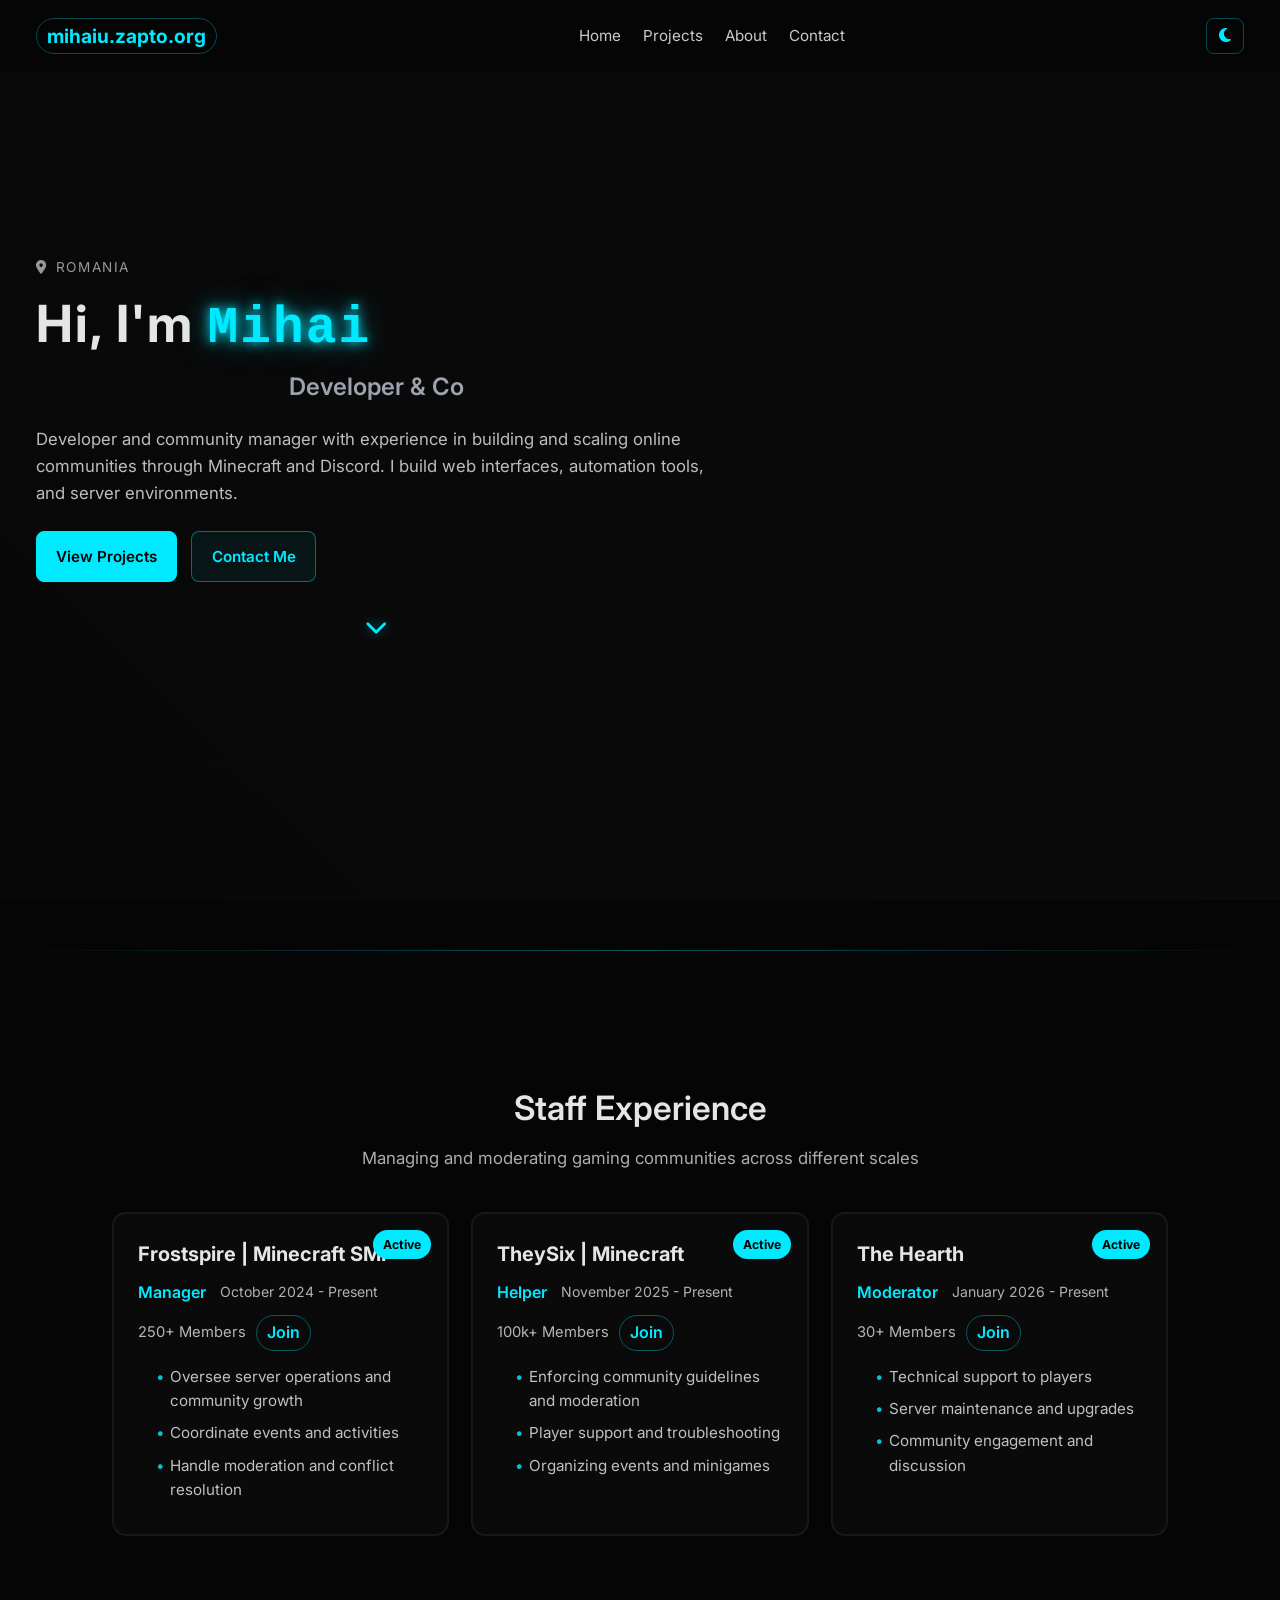
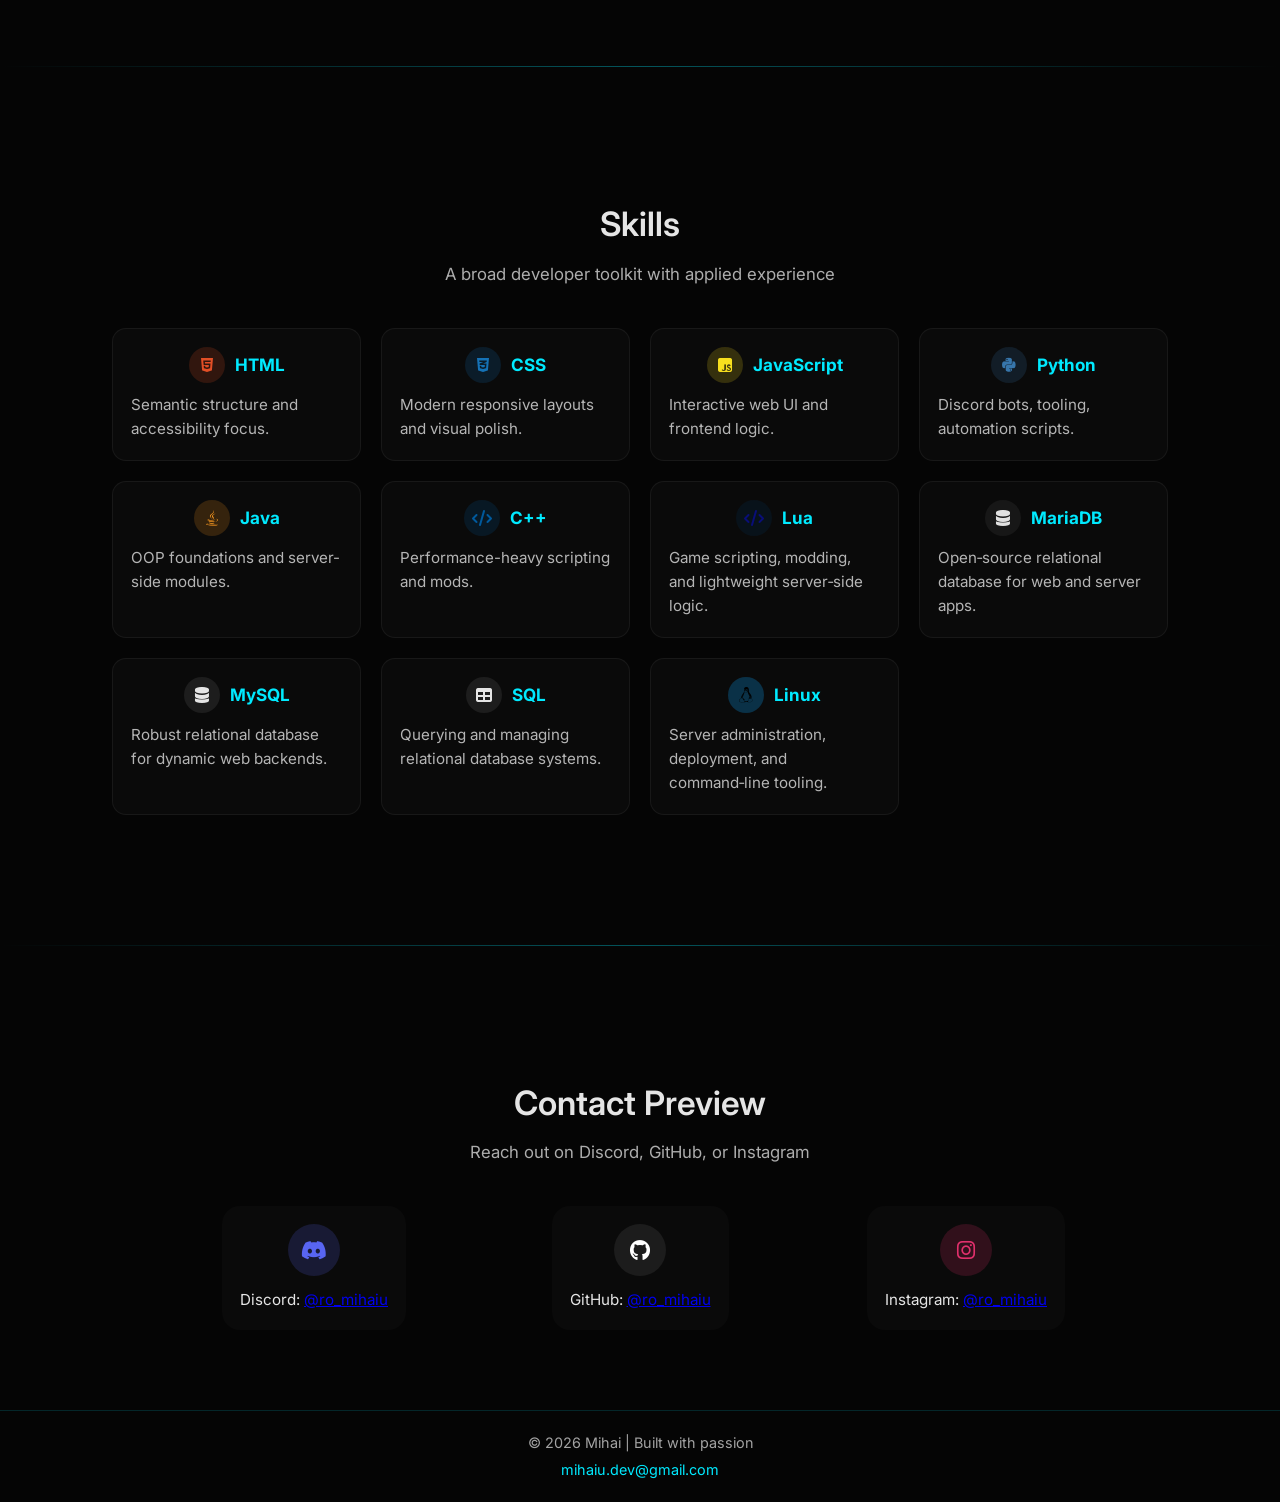
==== index.html @ 410b6f29 "fixing nav links" ====
﻿<!DOCTYPE html>
<html lang="en">
<head>
  <meta charset="UTF-8" />
  <meta name="viewport" content="width=device-width, initial-scale=1.0" />
  <title>Mihai - Home</title>
  <link href="https://fonts.googleapis.com/css2?family=Inter:wght@300;400;600&display=swap" rel="stylesheet" />
  <link rel="stylesheet" href="https://cdnjs.cloudflare.com/ajax/libs/font-awesome/6.5.0/css/all.min.css" />
  <link rel="stylesheet" href="../CSS/style.css" />
</head>
<body>
  <div class="page-transition"></div>

  <nav class="navbar">
    <div class="logo"><a href="index.html">mihaiu.zapto.org</a></div>
    <ul class="nav-links">
      <li><a href="index.html" class="nav-link">Home</a></li>
      <li><a href="/HTML/projects.html" class="nav-link">Projects</a></li>
      <li><a href="/HTML/about.html" class="nav-link">About</a></li>
      <li><a href="index.html#contact-preview" class="nav-link">Contact</a></li>
    </ul>
    <button id="theme-toggle" class="theme-toggle" aria-label="Toggle theme"><i class="fas fa-moon"></i></button>
  </nav>

  <main>
    <section class="hero" id="home">
      <div class="hero-content reveal">
        <p class="location"><i class="fas fa-map-marker-alt"></i> Romania</p>
        <h1>Hi, I'm <span class="hero-name">Mihai</span></h1>
        <h2 class="hero-subtitle"><span class="typing-subtitle"></span></h2>
        <p class="description">Developer and community manager with experience in building and scaling online communities through Minecraft and Discord. I build web interfaces, automation tools, and server environments.</p>

        <div class="cta-buttons">
          <a href="/HTML/projects.html" class="cta-btn primary">View Projects</a>
          <a href="/HTML/index.html#contact-preview" class="cta-btn secondary">Contact Me</a>
        </div>

        <div class="scroll-indicator" aria-hidden="true"><i class="fas fa-chevron-down"></i></div>
      </div>
    </section>

    <div class="section-separator"></div>

    <section id="experience" class="experience">
      <div class="container">
        <h2>Staff Experience</h2>
        <p class="subtitle">Managing and moderating gaming communities across different scales</p>
        <div class="cards-grid">
          <article class="card reveal">
            <div class="badge">Active</div>
            <h3>Frostspire | Minecraft SMP</h3>
            <div class="meta-line"><span class="role">Manager</span><span class="date">October 2024 - Present</span></div>
            <div class="server-line"><span class="members">250+ Members</span><a href="https://discord.gg/WJ4kUcMgbg" target="_blank" rel="noopener noreferrer" class="join-link">Join</a></div>
            <ul>
              <li>Oversee server operations and community growth</li>
              <li>Coordinate events and activities</li>
              <li>Handle moderation and conflict resolution</li>
            </ul>
          </article>
          <article class="card reveal">
            <div class="badge">Active</div>
            <h3>TheySix | Minecraft</h3>
            <div class="meta-line"><span class="role">Helper</span><span class="date">November 2025 - Present</span></div>
            <div class="server-line"><span class="members">100k+ Members</span><a href="https://discord.gg/dnfK7D8mgw" target="_blank" rel="noopener noreferrer" class="join-link">Join</a></div>
            <ul>
              <li>Enforcing community guidelines and moderation</li>
              <li>Player support and troubleshooting</li>
              <li>Organizing events and minigames</li>
            </ul>
          </article>
          <article class="card reveal">
            <div class="badge">Active</div>
            <h3>The Hearth</h3>
            <div class="meta-line"><span class="role">Moderator</span><span class="date">January 2026 - Present</span></div>
            <div class="server-line"><span class="members">30+ Members</span><a href="https://discord.gg/CVQRaxqanW" target="_blank" rel="noopener noreferrer" class="join-link">Join</a></div>
            <ul>
              <li>Technical support to players</li>
              <li>Server maintenance and upgrades</li>
              <li>Community engagement and discussion</li>
            </ul>
          </article>
        </div>
      </div>
    </section>

    <div class="section-separator"></div>

    <section id="skills" class="skills">
      <div class="container">
        <h2>Skills</h2>
        <p class="subtitle">A broad developer toolkit with applied experience</p>
        <div class="skills-grid">
          <article class="skill-item reveal"><div class="skill-header"><span class="skill-icon html"><i class="fab fa-html5"></i></span>
            <h3>HTML</h3></div>
            <p>Semantic structure and accessibility focus.</p></article>
          <article class="skill-item reveal"><div class="skill-header"><span class="skill-icon css"><i class="fab fa-css3-alt"></i></span>
            <h3>CSS</h3></div>
            <p>Modern responsive layouts and visual polish.</p></article>
          <article class="skill-item reveal"><div class="skill-header"><span class="skill-icon js"><i class="fab fa-js-square"></i></span>
            <h3>JavaScript</h3></div>
            <p>Interactive web UI and frontend logic.</p></article>
          <article class="skill-item reveal"><div class="skill-header"><span class="skill-icon python"><i class="fab fa-python"></i></span>
            <h3>Python</h3></div>
            <p>Discord bots, tooling, automation scripts.</p></article>
          <article class="skill-item reveal"><div class="skill-header"><span class="skill-icon java"><i class="fab fa-java"></i></span>
            <h3>Java</h3></div>
            <p>OOP foundations and server-side modules.</p></article>
          <article class="skill-item reveal"><div class="skill-header"><span class="skill-icon cplusplus"><i class="fas fa-code"></i></span>
            <h3>C++</h3></div>
            <p>Performance-heavy scripting and mods.</p></article>
          <article class="skill-item reveal"><div class="skill-header"><span class="skill-icon lua"><i class="fas fa-code"></i></span>
            <h3>Lua</h3></div>
            <p>Game scripting, modding, and lightweight server‑side logic.</p></article>
          <article class="skill-item reveal"><div class="skill-header"><span class="skill-icon mariadb"><i class="fas fa-database"></i></span>
            <h3>MariaDB</h3></div>
            <p>Open‑source relational database for web and server apps.</p></article>
          <article class="skill-item reveal"><div class="skill-header"><span class="skill-icon mysql"><i class="fas fa-database"></i></span>
            <h3>MySQL</h3></div>
            <p>Robust relational database for dynamic web backends.</p></article>
          <article class="skill-item reveal"><div class="skill-header"><span class="skill-icon sql"><i class="fas fa-table"></i></span>
            <h3>SQL</h3></div>
            <p>Querying and managing relational database systems.</p></article>
          <article class="skill-item reveal"><div class="skill-header"><span class="skill-icon linux"><i class="fab fa-linux"></i></span>
            <h3>Linux</h3></div>
            <p>Server administration, deployment, and command‑line tooling.</p></article>
        </div>
      </div>
    </section>

    <div class="section-separator"></div>

    <section id="contact-preview" class="contact preview">
      <div class="container">
        <h2>Contact Preview</h2>
        <p class="subtitle">Reach out on Discord, GitHub, or Instagram</p>
        <div class="contact-grid">
          <article class="contact-item reveal"><div class="contact-icon discord"><i class="fab fa-discord"></i></div><p>Discord: <a href="https://discord.com/users/1027052856697684099" target="_blank" rel="noopener noreferrer">@ro_mihaiu</a></p></article>
          <article class="contact-item reveal"><div class="contact-icon github"><i class="fab fa-github"></i></div><p>GitHub: <a href="https://github.com/ro-mihaiu" target="_blank" rel="noopener noreferrer">@ro_mihaiu</a></p></article>
          <article class="contact-item reveal"><div class="contact-icon instagram"><i class="fab fa-instagram"></i></div><p>Instagram: <a href="https://instagram.com/ro_mihaiu" target="_blank" rel="noopener noreferrer">@ro_mihaiu</a></p></article>
        </div>
      </div>
    </section>
  </main>

  <footer class="footer">
    <div class="container">
      <p>&copy; 2026 Mihai | Built with passion</p>
      <p><a href="mailto:mihaiu.dev@gmail.com">mihaiu.dev@gmail.com</a></p>
    </div>
  </footer>

  <script src="../JS/script.js"></script>
</body>
</html>
---- CSS/style.css ----
﻿/* Reset */
* {
    margin: 0;
    padding: 0;
    box-sizing: border-box;
}

body {
    background: var(--bg);
    color: var(--text);
    font-family: 'Inter', sans-serif;
    line-height: 1.6;
    scroll-behavior: smooth;
    transition: background 0.3s ease, color 0.3s ease;
}

:root {
    --bg: #050505;
    --bg-rgb: 5, 5, 5;
    --text: #e5e5e5;
    --surface: #0a0a0a;
    --accent: #00eaff;
    --muted: #d1d5db;
}

.light-mode {
    --bg: #f5f5f5;
    --bg-rgb: 245, 245, 245;
    --text: #1a1a1a;
    --surface: #ffffff;
    --accent: #007acc;
    --muted: #666666;
}

.navbar {
    display: flex;
    justify-content: space-between;
    align-items: center;
    padding: 18px 36px;
    position: fixed;
    top: 0;
    left: 0;
    right: 0;
    background: rgba(var(--bg-rgb), 0.75);
    -webkit-backdrop-filter: blur(16px);
    backdrop-filter: blur(16px);
    z-index: 1000;
    transition: background 0.3s ease, backdrop-filter 0.3s ease;
}

.navbar.scrolled {
    background: rgba(var(--bg-rgb), 0.85);
    -webkit-backdrop-filter: blur(18px);
    backdrop-filter: blur(18px);
}

.logo a {
    color: var(--accent);
    font-size: 1.2rem;
    font-weight: 700;
    text-decoration: none;
    border: 1px solid rgba(0, 234, 255, 0.3);
    padding: 5px 10px;
    border-radius: 999px;
    transition: all .25s ease;
}

.logo a:hover {
    background: rgba(0, 234, 255, 0.12);
    box-shadow: 0 0 14px rgba(0, 234, 255, .25);
}

.nav-links {
    list-style: none;
    display: flex;
    gap: 22px;
}

.nav-links a {
    color: var(--text);
    text-decoration: none;
    font-size: 0.95rem;
    position: relative;
    opacity: .88;
    transition: opacity .25s ease, color .25s ease;
}

.nav-links a::after {
    content: '';
    position: absolute;
    left: 0;
    bottom: -4px;
    width: 0;
    height: 2px;
    background: var(--accent);
    border-radius: 2px;
    transition: width .25s ease;
}

.nav-links a:hover {
    opacity: 1;
    color: var(--accent);
}

.nav-links a:hover::after {
    width: 100%;
}

.nav-links a.active {
    color: var(--accent);
    opacity: 1;
}

.nav-links a.active::after {
    width: 100%;
}

.theme-toggle {
    background: none;
    border: 1px solid rgba(0, 234, 255, 0.3);
    color: var(--accent);
    padding: 8px 12px;
    border-radius: 8px;
    cursor: pointer;
    transition: all .25s ease;
    font-size: 1rem;
}

.theme-toggle:hover {
    background: rgba(0, 234, 255, 0.12);
    box-shadow: 0 0 10px rgba(0, 234, 255, 0.25);
}

.main {
    padding-top: 90px;
}

.hero {
    min-height: 100vh;
    display: flex;
    align-items: center;
    position: relative;
    padding: 0 36px;
    overflow: hidden;
    background: linear-gradient(45deg, var(--bg), var(--surface), var(--bg));
    background-size: 300% 300%;
    animation: gradientShift 12s ease infinite;
}

@keyframes gradientShift {
    0% {
        background-position: 0% 50%;
    }

    50% {
        background-position: 100% 50%;
    }

    100% {
        background-position: 0% 50%;
    }
}

.hero-content {
    max-width: 720px;
}

.location {
    font-size: .85rem;
    opacity: .65;
    text-transform: uppercase;
    letter-spacing: .12em;
    margin-bottom: 16px;
    display: flex;
    align-items: center;
    gap: 8px;
}

.hero h1 {
    font-size: 3.2rem;
    line-height: 1.1;
    margin-bottom: 12px;
    letter-spacing: .04em;
}

.hero-name {
    color: var(--accent);
    font-family: 'Courier New', monospace;
    text-shadow: 0 0 12px var(--accent), 0 0 30px rgba(0, 234, 255, .5);
}

.hero-subtitle {
    font-size: 1.5rem;
    color: #9ca3af;
    margin-bottom: 20px;
    min-height: 36px;
}

.description {
    font-size: 1.05rem;
    opacity: .82;
    max-width: 680px;
    margin-bottom: 24px;
}

.cta-buttons {
    display: flex;
    flex-wrap: wrap;
    gap: 14px;
    margin-top: 16px;
}

.cta-btn {
    border-radius: 8px;
    padding: .78rem 1.2rem;
    font-weight: 600;
    font-size: .95rem;
    text-decoration: none;
    transition: all .3s ease;
}

.cta-btn.primary {
    background: var(--accent);
    color: #050505;
    border: 1px solid var(--accent);
}

.cta-btn.primary:hover {
    background: transparent;
    color: var(--accent);
    box-shadow: 0 0 16px rgba(0, 234, 255, .4);
}

.cta-btn.secondary {
    background: rgba(0, 234, 255, .06);
    color: var(--accent);
    border: 1px solid rgba(0, 234, 255, .4);
}

.cta-btn.secondary:hover {
    background: rgba(0, 234, 255, .12);
    box-shadow: 0 0 16px rgba(0, 234, 255, .3);
}

.scroll-indicator {
    margin-top: 34px;
    animation: bounce 2s infinite;
    text-align: center;
}

.scroll-indicator i {
    font-size: 1.4rem;
    color: var(--accent);
    text-shadow: 0 0 12px rgba(0, 234, 255, .5);
}

.section-separator {
    height: 1px;
    background: linear-gradient(90deg, transparent, rgba(0, 234, 255, .35), transparent);
    margin: 50px 0;
}

@keyframes bounce {

    0%,
    20%,
    50%,
    80%,
    100% {
        transform: translateY(0)
    }

    40% {
        transform: translateY(-10px)
    }

    60% {
        transform: translateY(-5px)
    }
}

.section-separator {
    height: 1px;
    background: linear-gradient(90deg, transparent, rgba(0, 234, 255, .35), transparent);
    margin: 50px 0;
}

section {
    padding: 80px 0;
}

.container {
    max-width: 1120px;
    margin: 0 auto;
    padding: 0 32px;
}

h2 {
    font-size: 2.1rem;
    font-weight: 600;
    margin-bottom: 10px;
    text-align: center;
}

.subtitle {
    font-size: 1.05rem;
    opacity: .75;
    text-align: center;
    margin-bottom: 40px;
}

.cards-grid {
    display: grid;
    grid-template-columns: repeat(auto-fit, minmax(260px, 1fr));
    gap: 22px;
}

.card {
    background: var(--surface);
    border: 2px solid rgba(26, 26, 26, .9);
    border-radius: 14px;
    padding: 24px;
    position: relative;
    overflow: hidden;
    transition: transform .3s ease, box-shadow .3s ease, border-color .3s ease;
    opacity: 0;
    transform: translateY(30px);
}

.card.visible,
.card.reveal.visible {
    opacity: 1;
    transform: translateY(0);
}

.card:hover {
    transform: translateY(-6px);
    box-shadow: 0 0 22px rgba(0, 234, 255, .23);
    border-color: rgba(0, 234, 255, .58);
}

.badge {
    position: absolute;
    top: 16px;
    right: 16px;
    padding: 5px 10px;
    border-radius: 999px;
    font-size: .77rem;
    font-weight: 700;
    background: var(--accent);
    color: #050505;
}

.card h3 {
    font-size: 1.25rem;
    margin-bottom: 10px;
}

.meta-line {
    display: flex;
    gap: 14px;
    flex-wrap: wrap;
    align-items: center;
    margin-bottom: 10px;
}

.meta-line .role {
    color: var(--accent);
    font-weight: 600;
}

.meta-line .date {
    font-size: .88rem;
    color: var(--muted);
    opacity: .82;
}

.server-line {
    display: flex;
    align-items: center;
    gap: 10px;
    flex-wrap: wrap;
    margin-bottom: 12px;
}

.server-line span {
    font-size: .92rem;
    color: var(--muted);
    opacity: .85;
}

.join-link {
    display: inline-block;
    color: var(--accent);
    font-weight: 600;
    text-decoration: none;
    border: 1px solid rgba(0, 234, 255, .35);
    padding: 4px 10px;
    border-radius: 999px;
    transition: all .3s ease;
}

.join-link:hover {
    background: rgba(0, 234, 255, .1);
    box-shadow: 0 0 12px rgba(0, 234, 255, .45);
    border-color: var(--accent);
}

.card ul {
    list-style: none;
    margin-top: 14px;
    padding-left: 18px;
}

.card li {
    font-size: .95rem;
    opacity: .83;
    margin-bottom: 8px;
    position: relative;
    padding-left: 14px;
}

.card li::before {
    content: '•';
    position: absolute;
    left: 0;
    color: var(--accent);
}

.skills-grid {
    display: grid;
    grid-template-columns: repeat(auto-fit, minmax(230px, 1fr));
    gap: 20px;
}

.skill-item {
    background: var(--surface);
    border: 1px solid rgba(26, 26, 26, .9);
    border-radius: 14px;
    padding: 18px;
    transition: transform .3s ease, box-shadow .3s ease, border-color .3s ease;
    opacity: 0;
    transform: translateY(30px);
}

.skill-item:hover {
    transform: translateY(-4px);
    box-shadow: 0 0 20px rgba(0, 234, 255, .2);
    border-color: rgba(0, 234, 255, .55);
}

.skill-header {
    display: flex;
    align-items: center;
    gap: 10px;
    margin-bottom: 10px;
    justify-content: center;
}

.skill-header h3 {
    margin: 0;
    color: var(--accent);
    font-size: 1.07rem;
}

.skill-item p {
    font-size: .95rem;
    opacity: .78;
    margin: 0;
}

.skill-icon {
    width: 36px;
    height: 36px;
    display: flex;
    align-items: center;
    justify-content: center;
    border-radius: 50%;
    font-size: 1rem;
    background: rgba(255, 255, 255, .08);
}

.skill-icon:hover {
    box-shadow: 0 0 10px rgba(0, 234, 255, .42);
}

.skill-icon.python {
    color: #3776AB;
    background: rgba(55, 118, 171, .18);
}

.skill-icon.js {
    color: #F7DF1E;
    background: rgba(247, 223, 30, .18);
}

.skill-icon.html {
    color: #E34F26;
    background: rgba(227, 79, 38, .18);
}

.skill-icon.css {
    color: #1572B6;
    background: rgba(21, 114, 182, .18);
}

.skill-icon.java {
    color: #f89820;
    background: rgba(248, 152, 32, .18);
}

.skill-icon.cplusplus {
    color: #00599C;
    background: rgba(0, 89, 156, .18);
}

.skill-icon.lua {
    color: #090e78;
    background: rgba(4, 59, 101, 0.18);
}

.skill-icon.mariadb {
    color: #e0e0e0;
    background: rgba(87, 87, 87, 0.18);
}

.skill-icon.linux {
    color: #000000;
    background: rgba(11, 157, 235, 0.271);
}

.contact-grid {
    display: grid;
    grid-template-columns: repeat(auto-fit, minmax(210px, 1fr));
    gap: 18px;
    max-width: 960px;
    margin: 0 auto;
    justify-items: center;
}

.contact-item {
    background: var(--surface);
    border-radius: 18px;
    padding: 18px;
    text-align: center;
    transition: transform .25s ease, box-shadow .25s ease;
    opacity: 0;
    transform: translateY(30px);
}

.contact-item:hover {
    transform: scale(1.02);
    box-shadow: 0 0 18px rgba(0, 234, 255, .3);
}

.contact-icon {
    width: 52px;
    height: 52px;
    display: flex;
    align-items: center;
    justify-content: center;
    border-radius: 50%;
    font-size: 1.3rem;
    margin: 0 auto 12px;
    background: rgba(255, 255, 255, .08);
}

.contact-icon.discord {
    color: #5865F2;
    background: rgba(88, 101, 242, .18);
}

.contact-icon.github {
    color: #fff;
    background: rgba(100, 100, 100, .2);
}

.contact-icon.instagram {
    color: #E1306C;
    background: rgba(225, 48, 108, .18);
}

.contact-name,
p {
    font-size: .95rem;
}

.contact-link {
    color: var(--accent);
    font-weight: 600;
    text-decoration: none;
    border: 1px solid rgba(0, 234, 255, .35);
    padding: 4px 10px;
    border-radius: 999px;
    transition: all .3s ease;
}

.contact-link:hover {
    background: rgba(0, 234, 255, .12);
    box-shadow: 0 0 12px rgba(0, 234, 255, .45);
}

.project-card {
    background: var(--surface);
    border: 1px solid rgba(26, 26, 26, .9);
    border-radius: 14px;
    padding: 20px;
    transition: transform .3s ease, box-shadow .3s ease, border-color .3s ease;
    opacity: 0;
    transform: translateY(30px);
}

.project-card:hover {
    transform: translateY(-5px);
    box-shadow: 0 0 20px rgba(0, 234, 255, .22);
    border-color: rgba(0, 234, 255, .55);
}

.project-card h3 {
    margin: 0 0 10px;
    color: var(--accent);
}

.project-card {
    font-size: .95rem;
    opacity: .84;
    margin-bottom: 12px;
}

.tech-list {
    display: flex;
    flex-wrap: wrap;
    gap: 8px;
    margin-bottom: 12px;
}

.tech-list span {
    font-size: .8rem;
    padding: 4px 8px;
    border-radius: 999px;
    background: rgba(0, 234, 255, .08);
    border: 1px solid rgba(0, 234, 255, .24);
}

.action-btn {
    display: inline-block;
    padding: 8px 14px;
    border-radius: 8px;
    border: 1px solid rgba(0, 234, 255, .6);
    color: var(--accent);
    text-decoration: none;
    font-size: .9rem;
    transition: all .25s ease;
}

.action-btn:hover {
    background: rgba(0, 234, 255, .12);
    box-shadow: 0 0 12px rgba(0, 234, 255, .3);
}

.simple-hero {
    padding: 100px 0 40px;
}

.simple-hero h1 {
    font-size: 2.3rem;
    text-align: center;
    margin-bottom: 12px;
}

.footer {
    padding: 16px 0;
    background: rgba(var(--bg-rgb), 0.85);
    border-top: 1px solid rgba(0, 234, 255, 0.15);
}

.footer p {
    margin: .25rem 0;
    color: #a3a3a3;
    text-align: center;
    font-size: .9rem;
}

.footer a {
    color: var(--accent);
    text-decoration: none;
}

.page-transition {
    position: fixed;
    inset: 0;
    pointer-events: none;
    z-index: 2000;
    background: radial-gradient(circle at center, rgba(0, 234, 255, .08), rgba(5, 5, 5, .90));
    opacity: 0;
    transition: opacity .35s ease;
}

.reveal {
    opacity: 0;
    transform: translateY(18px);
    transition: opacity .6s ease, transform .6s ease;
}

.reveal.visible {
    opacity: 1;
    transform: translateY(0);
}

.indented-justified {
  text-indent: 2em;             /* first-line indent (the “tab”) */
  text-align: justify;          /* justify text on both sides */
/*  text-justify: inter-word;      nicer word spacing (optional) */
  line-height: 1.6;             /* optional: better readability */
}

.about-card {
    background: var(--surface);
    border: 1px solid rgba(26, 26, 26, .9);
    border-radius: 14px;
    padding: 20px;
    transition: transform .3s ease, box-shadow .3s ease, border-color .3s ease;
    opacity: 0;
    transform: translateY(30px);
}

.about-card:hover {
    transform: translateY(-5px);
    box-shadow: 0 0 10px rgba(0, 234, 255, .22);
    border-color: rgba(0, 234, 255, .55);
}

.about-card h3 {
    margin: 0 0 10px;
    color: var(--accent);
}

.about-card {
    font-size: .95rem;
    opacity: .84;
    margin-bottom: 12px;
}

@media(max-width:768px) {
    .navbar {
        padding: 14px 20px;
    }

    .nav-links {
        gap: 12px;
    }

    .hero {
        padding-top: 120px;
    }

    .hero h1 {
        font-size: 2.4rem;
    }

    .hero-subtitle {
        font-size: 1.2rem;
    }

    .container {
        padding: 0 18px;
    }

    .cards-grid,
    .skills-grid,
    .contact-grid {
        grid-template-columns: 1fr;
    }

    .cta-buttons {
        flex-direction: column;
        align-items: stretch;
    }

    .cta-btn {
        width: 100%;
        text-align: center;
    }

    .project-card,
    .about-card,
    .card,
    .skill-item,
    .contact-item {
        padding: 16px;
    }

    .simple-hero {
        padding: 80px 0;
    }

    .section-separator {
        margin: 40px 0;
    }
}
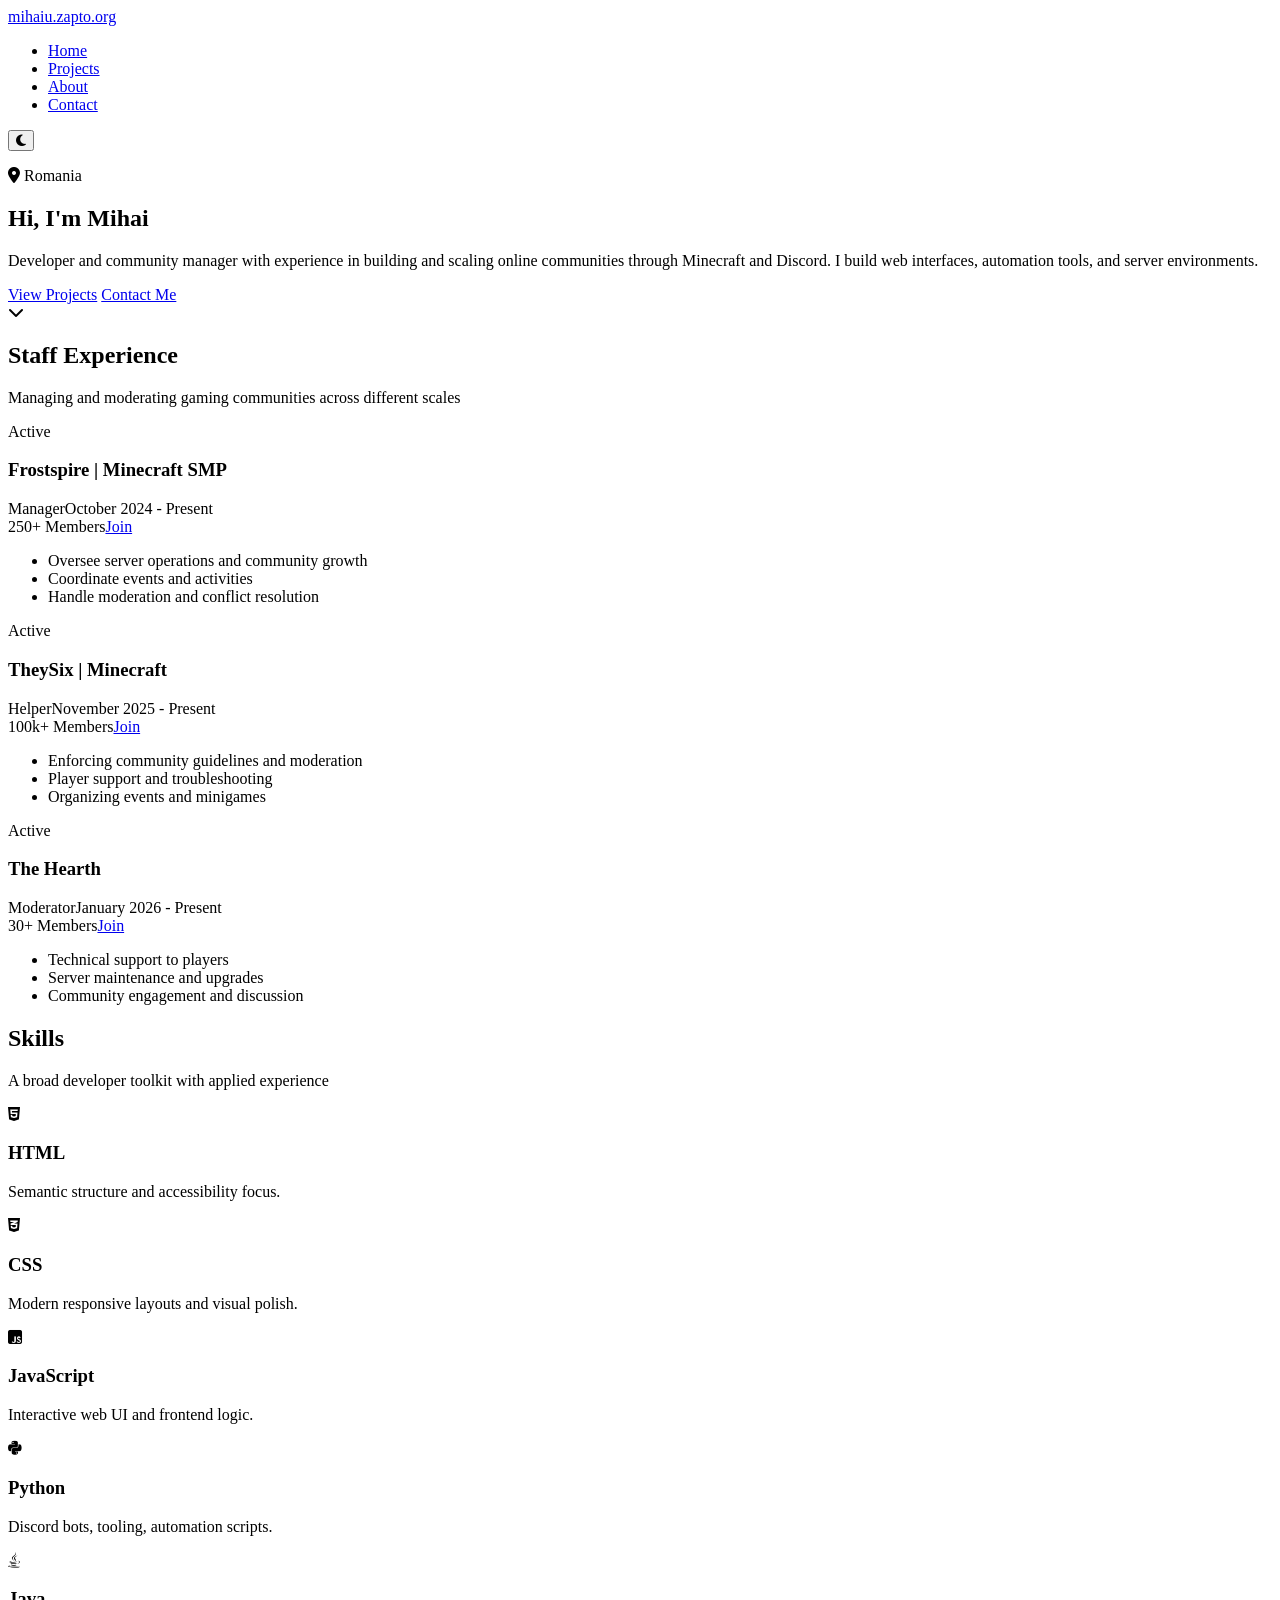
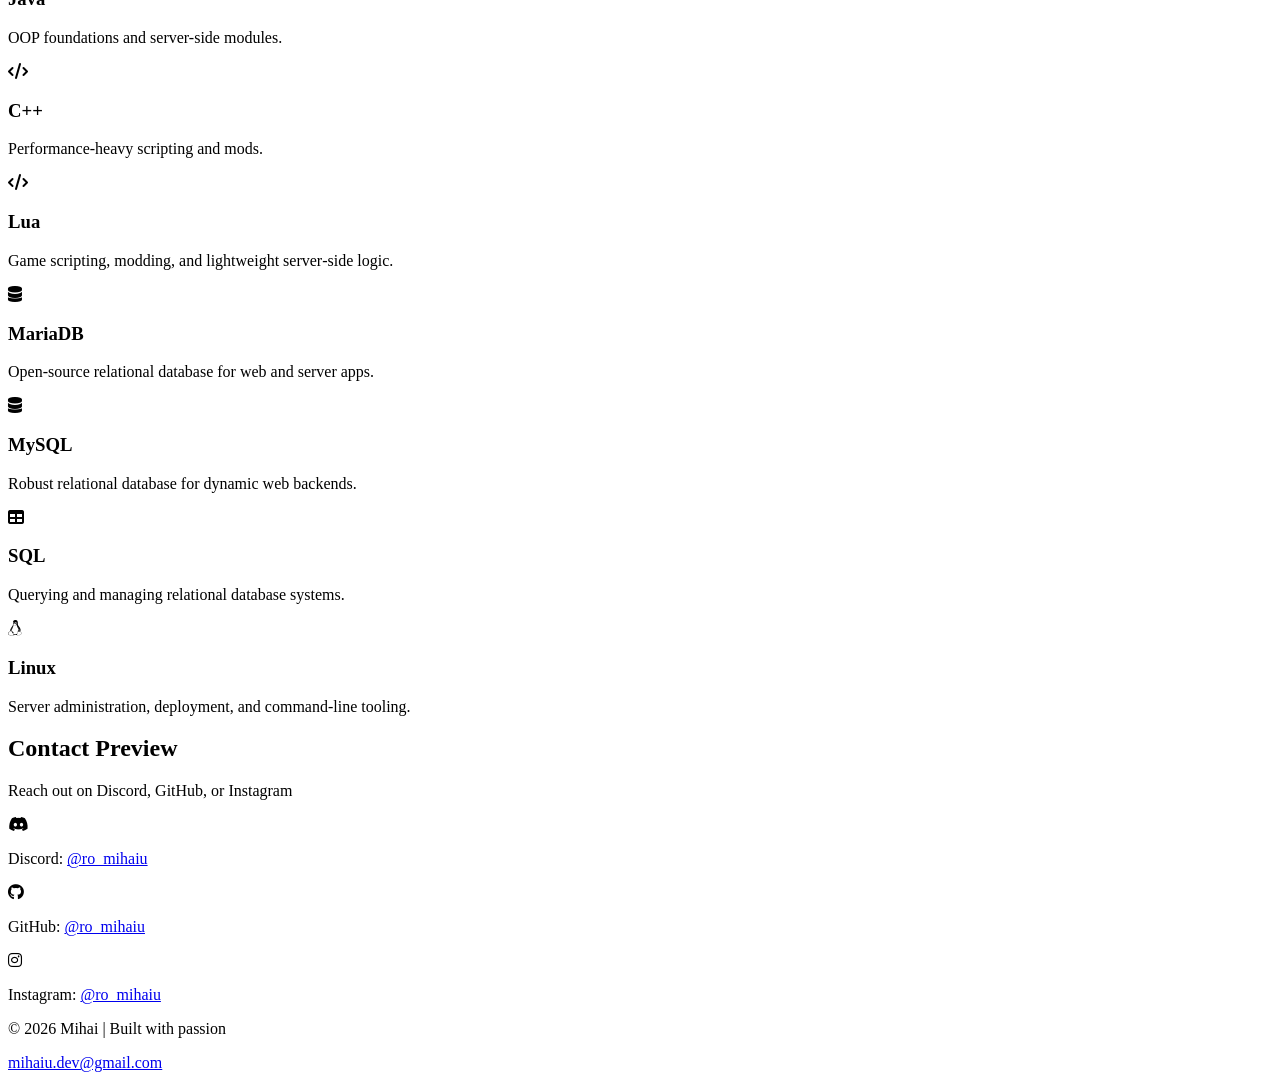
==== commit 06bbc058: "fixing nav links" ====
--- a/index.html
+++ b/index.html
@@ -6,18 +6,18 @@
   <title>Mihai - Home</title>
   <link href="https://fonts.googleapis.com/css2?family=Inter:wght@300;400;600&display=swap" rel="stylesheet" />
   <link rel="stylesheet" href="https://cdnjs.cloudflare.com/ajax/libs/font-awesome/6.5.0/css/all.min.css" />
-  <link rel="stylesheet" href="../CSS/style.css" />
+  <link rel="stylesheet" href="/mihaiu/CSS/styles.css" />
 </head>
 <body>
   <div class="page-transition"></div>
 
   <nav class="navbar">
-    <div class="logo"><a href="index.html">mihaiu.zapto.org</a></div>
+    <div class="logo"><a href="/mihaiu/index.html">mihaiu.zapto.org</a></div>
     <ul class="nav-links">
-      <li><a href="index.html" class="nav-link">Home</a></li>
-      <li><a href="/HTML/projects.html" class="nav-link">Projects</a></li>
-      <li><a href="/HTML/about.html" class="nav-link">About</a></li>
-      <li><a href="index.html#contact-preview" class="nav-link">Contact</a></li>
+      <li><a href="/mihaiu/index.html" class="nav-link">Home</a></li>
+      <li><a href="/mihaiu/Html/projects.html" class="nav-link">Projects</a></li>
+      <li><a href="/mihaiu/Html/about.html" class="nav-link">About</a></li>
+      <li><a href="/mihaiu/index.html#contact-preview" class="nav-link">Contact</a></li>
     </ul>
     <button id="theme-toggle" class="theme-toggle" aria-label="Toggle theme"><i class="fas fa-moon"></i></button>
   </nav>
@@ -149,6 +149,6 @@
     </div>
   </footer>
 
-  <script src="../JS/script.js"></script>
+  <script src="/mihaiu/JS/script.js"></script>
 </body>
 </html>
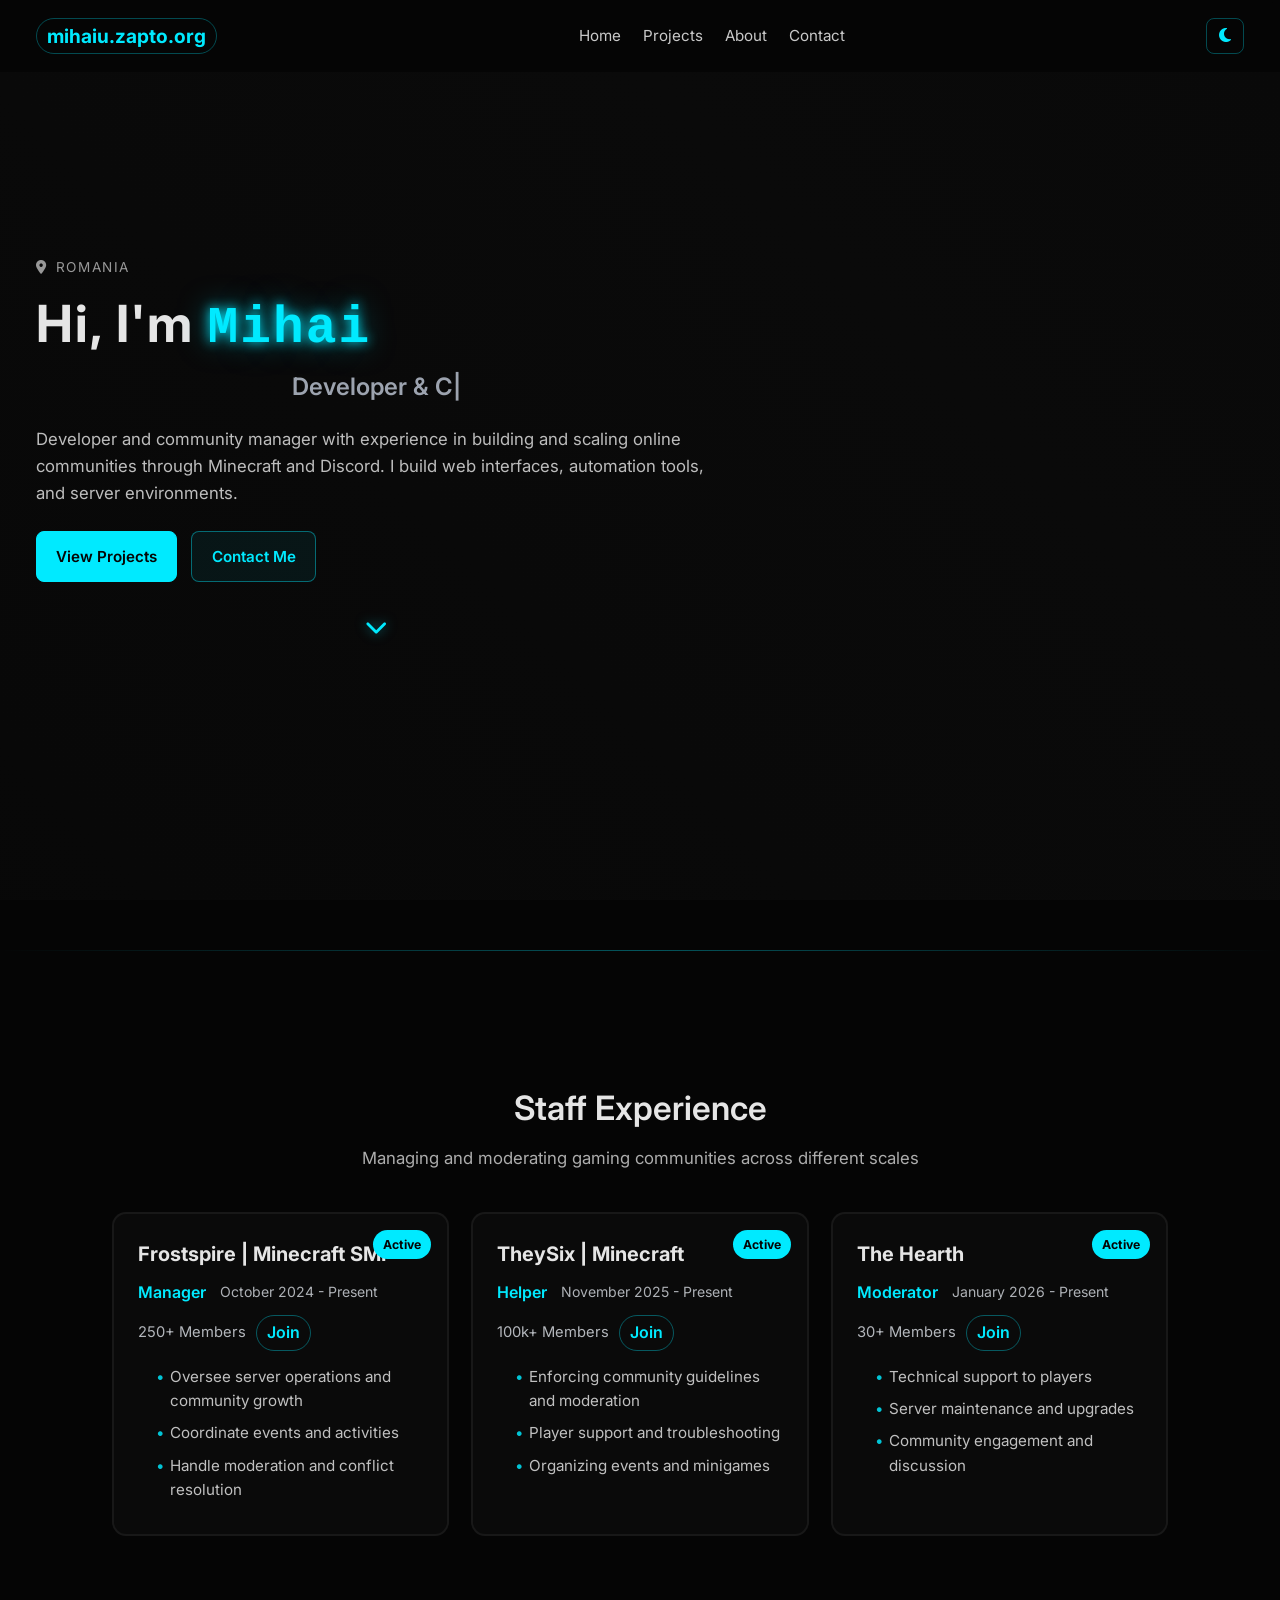
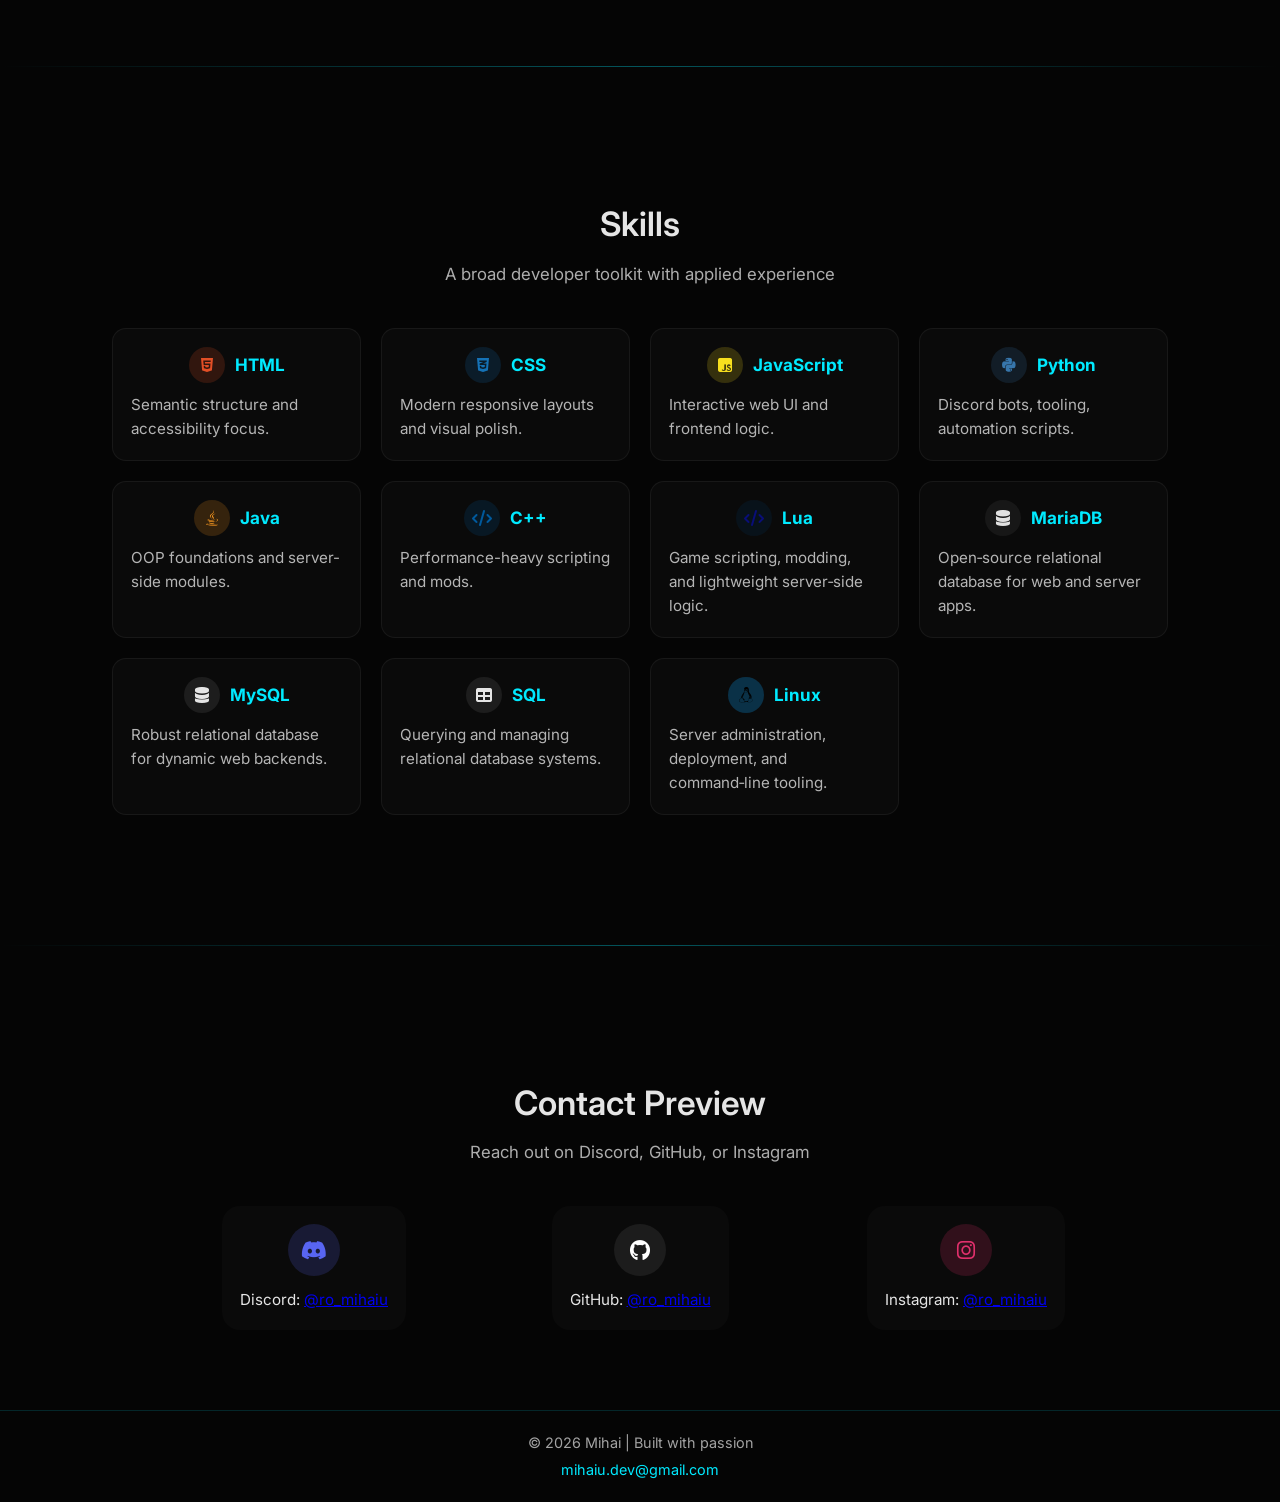
==== commit e9495432: "fixing nav links" ====
--- a/index.html
+++ b/index.html
@@ -6,18 +6,18 @@
   <title>Mihai - Home</title>
   <link href="https://fonts.googleapis.com/css2?family=Inter:wght@300;400;600&display=swap" rel="stylesheet" />
   <link rel="stylesheet" href="https://cdnjs.cloudflare.com/ajax/libs/font-awesome/6.5.0/css/all.min.css" />
-  <link rel="stylesheet" href="/mihaiu/CSS/styles.css" />
+  <link rel="stylesheet" href="./CSS/style.css" />
 </head>
 <body>
   <div class="page-transition"></div>
 
   <nav class="navbar">
-    <div class="logo"><a href="/mihaiu/index.html">mihaiu.zapto.org</a></div>
+    <div class="logo"><a href="\index.html">mihaiu.zapto.org</a></div>
     <ul class="nav-links">
-      <li><a href="/mihaiu/index.html" class="nav-link">Home</a></li>
-      <li><a href="/mihaiu/Html/projects.html" class="nav-link">Projects</a></li>
-      <li><a href="/mihaiu/Html/about.html" class="nav-link">About</a></li>
-      <li><a href="/mihaiu/index.html#contact-preview" class="nav-link">Contact</a></li>
+      <li><a href="\index.html" class="nav-link">Home</a></li>
+      <li><a href="\HTML\projects.html" class="nav-link">Projects</a></li>
+      <li><a href="\HTML\about.html" class="nav-link">About</a></li>
+      <li><a href="\index.html#contact-preview" class="nav-link">Contact</a></li>
     </ul>
     <button id="theme-toggle" class="theme-toggle" aria-label="Toggle theme"><i class="fas fa-moon"></i></button>
   </nav>
@@ -149,6 +149,6 @@
     </div>
   </footer>
 
-  <script src="/mihaiu/JS/script.js"></script>
+  <script src="./JS/script.js"></script>
 </body>
 </html>
--- a/CSS/style.css
+++ b/CSS/style.css
@@ -0,0 +1,800 @@
+﻿/* Reset */
+* {
+    margin: 0;
+    padding: 0;
+    box-sizing: border-box;
+}
+
+body {
+    background: var(--bg);
+    color: var(--text);
+    font-family: 'Inter', sans-serif;
+    line-height: 1.6;
+    scroll-behavior: smooth;
+    transition: background 0.3s ease, color 0.3s ease;
+}
+
+:root {
+    --bg: #050505;
+    --bg-rgb: 5, 5, 5;
+    --text: #e5e5e5;
+    --surface: #0a0a0a;
+    --accent: #00eaff;
+    --muted: #d1d5db;
+}
+
+.light-mode {
+    --bg: #f5f5f5;
+    --bg-rgb: 245, 245, 245;
+    --text: #1a1a1a;
+    --surface: #ffffff;
+    --accent: #007acc;
+    --muted: #666666;
+}
+
+.navbar {
+    display: flex;
+    justify-content: space-between;
+    align-items: center;
+    padding: 18px 36px;
+    position: fixed;
+    top: 0;
+    left: 0;
+    right: 0;
+    background: rgba(var(--bg-rgb), 0.75);
+    -webkit-backdrop-filter: blur(16px);
+    backdrop-filter: blur(16px);
+    z-index: 1000;
+    transition: background 0.3s ease, backdrop-filter 0.3s ease;
+}
+
+.navbar.scrolled {
+    background: rgba(var(--bg-rgb), 0.85);
+    -webkit-backdrop-filter: blur(18px);
+    backdrop-filter: blur(18px);
+}
+
+.logo a {
+    color: var(--accent);
+    font-size: 1.2rem;
+    font-weight: 700;
+    text-decoration: none;
+    border: 1px solid rgba(0, 234, 255, 0.3);
+    padding: 5px 10px;
+    border-radius: 999px;
+    transition: all .25s ease;
+}
+
+.logo a:hover {
+    background: rgba(0, 234, 255, 0.12);
+    box-shadow: 0 0 14px rgba(0, 234, 255, .25);
+}
+
+.nav-links {
+    list-style: none;
+    display: flex;
+    gap: 22px;
+}
+
+.nav-links a {
+    color: var(--text);
+    text-decoration: none;
+    font-size: 0.95rem;
+    position: relative;
+    opacity: .88;
+    transition: opacity .25s ease, color .25s ease;
+}
+
+.nav-links a::after {
+    content: '';
+    position: absolute;
+    left: 0;
+    bottom: -4px;
+    width: 0;
+    height: 2px;
+    background: var(--accent);
+    border-radius: 2px;
+    transition: width .25s ease;
+}
+
+.nav-links a:hover {
+    opacity: 1;
+    color: var(--accent);
+}
+
+.nav-links a:hover::after {
+    width: 100%;
+}
+
+.nav-links a.active {
+    color: var(--accent);
+    opacity: 1;
+}
+
+.nav-links a.active::after {
+    width: 100%;
+}
+
+.theme-toggle {
+    background: none;
+    border: 1px solid rgba(0, 234, 255, 0.3);
+    color: var(--accent);
+    padding: 8px 12px;
+    border-radius: 8px;
+    cursor: pointer;
+    transition: all .25s ease;
+    font-size: 1rem;
+}
+
+.theme-toggle:hover {
+    background: rgba(0, 234, 255, 0.12);
+    box-shadow: 0 0 10px rgba(0, 234, 255, 0.25);
+}
+
+.main {
+    padding-top: 90px;
+}
+
+.hero {
+    min-height: 100vh;
+    display: flex;
+    align-items: center;
+    position: relative;
+    padding: 0 36px;
+    overflow: hidden;
+    background: linear-gradient(45deg, var(--bg), var(--surface), var(--bg));
+    background-size: 300% 300%;
+    animation: gradientShift 12s ease infinite;
+}
+
+@keyframes gradientShift {
+    0% {
+        background-position: 0% 50%;
+    }
+
+    50% {
+        background-position: 100% 50%;
+    }
+
+    100% {
+        background-position: 0% 50%;
+    }
+}
+
+.hero-content {
+    max-width: 720px;
+}
+
+.location {
+    font-size: .85rem;
+    opacity: .65;
+    text-transform: uppercase;
+    letter-spacing: .12em;
+    margin-bottom: 16px;
+    display: flex;
+    align-items: center;
+    gap: 8px;
+}
+
+.hero h1 {
+    font-size: 3.2rem;
+    line-height: 1.1;
+    margin-bottom: 12px;
+    letter-spacing: .04em;
+}
+
+.hero-name {
+    color: var(--accent);
+    font-family: 'Courier New', monospace;
+    text-shadow: 0 0 12px var(--accent), 0 0 30px rgba(0, 234, 255, .5);
+}
+
+.hero-subtitle {
+    font-size: 1.5rem;
+    color: #9ca3af;
+    margin-bottom: 20px;
+    min-height: 36px;
+}
+
+.description {
+    font-size: 1.05rem;
+    opacity: .82;
+    max-width: 680px;
+    margin-bottom: 24px;
+}
+
+.cta-buttons {
+    display: flex;
+    flex-wrap: wrap;
+    gap: 14px;
+    margin-top: 16px;
+}
+
+.cta-btn {
+    border-radius: 8px;
+    padding: .78rem 1.2rem;
+    font-weight: 600;
+    font-size: .95rem;
+    text-decoration: none;
+    transition: all .3s ease;
+}
+
+.cta-btn.primary {
+    background: var(--accent);
+    color: #050505;
+    border: 1px solid var(--accent);
+}
+
+.cta-btn.primary:hover {
+    background: transparent;
+    color: var(--accent);
+    box-shadow: 0 0 16px rgba(0, 234, 255, .4);
+}
+
+.cta-btn.secondary {
+    background: rgba(0, 234, 255, .06);
+    color: var(--accent);
+    border: 1px solid rgba(0, 234, 255, .4);
+}
+
+.cta-btn.secondary:hover {
+    background: rgba(0, 234, 255, .12);
+    box-shadow: 0 0 16px rgba(0, 234, 255, .3);
+}
+
+.scroll-indicator {
+    margin-top: 34px;
+    animation: bounce 2s infinite;
+    text-align: center;
+}
+
+.scroll-indicator i {
+    font-size: 1.4rem;
+    color: var(--accent);
+    text-shadow: 0 0 12px rgba(0, 234, 255, .5);
+}
+
+.section-separator {
+    height: 1px;
+    background: linear-gradient(90deg, transparent, rgba(0, 234, 255, .35), transparent);
+    margin: 50px 0;
+}
+
+@keyframes bounce {
+
+    0%,
+    20%,
+    50%,
+    80%,
+    100% {
+        transform: translateY(0)
+    }
+
+    40% {
+        transform: translateY(-10px)
+    }
+
+    60% {
+        transform: translateY(-5px)
+    }
+}
+
+.section-separator {
+    height: 1px;
+    background: linear-gradient(90deg, transparent, rgba(0, 234, 255, .35), transparent);
+    margin: 50px 0;
+}
+
+section {
+    padding: 80px 0;
+}
+
+.container {
+    max-width: 1120px;
+    margin: 0 auto;
+    padding: 0 32px;
+}
+
+h2 {
+    font-size: 2.1rem;
+    font-weight: 600;
+    margin-bottom: 10px;
+    text-align: center;
+}
+
+.subtitle {
+    font-size: 1.05rem;
+    opacity: .75;
+    text-align: center;
+    margin-bottom: 40px;
+}
+
+.cards-grid {
+    display: grid;
+    grid-template-columns: repeat(auto-fit, minmax(260px, 1fr));
+    gap: 22px;
+}
+
+.card {
+    background: var(--surface);
+    border: 2px solid rgba(26, 26, 26, .9);
+    border-radius: 14px;
+    padding: 24px;
+    position: relative;
+    overflow: hidden;
+    transition: transform .3s ease, box-shadow .3s ease, border-color .3s ease;
+    opacity: 0;
+    transform: translateY(30px);
+}
+
+.card.visible,
+.card.reveal.visible {
+    opacity: 1;
+    transform: translateY(0);
+}
+
+.card:hover {
+    transform: translateY(-6px);
+    box-shadow: 0 0 22px rgba(0, 234, 255, .23);
+    border-color: rgba(0, 234, 255, .58);
+}
+
+.badge {
+    position: absolute;
+    top: 16px;
+    right: 16px;
+    padding: 5px 10px;
+    border-radius: 999px;
+    font-size: .77rem;
+    font-weight: 700;
+    background: var(--accent);
+    color: #050505;
+}
+
+.card h3 {
+    font-size: 1.25rem;
+    margin-bottom: 10px;
+}
+
+.meta-line {
+    display: flex;
+    gap: 14px;
+    flex-wrap: wrap;
+    align-items: center;
+    margin-bottom: 10px;
+}
+
+.meta-line .role {
+    color: var(--accent);
+    font-weight: 600;
+}
+
+.meta-line .date {
+    font-size: .88rem;
+    color: var(--muted);
+    opacity: .82;
+}
+
+.server-line {
+    display: flex;
+    align-items: center;
+    gap: 10px;
+    flex-wrap: wrap;
+    margin-bottom: 12px;
+}
+
+.server-line span {
+    font-size: .92rem;
+    color: var(--muted);
+    opacity: .85;
+}
+
+.join-link {
+    display: inline-block;
+    color: var(--accent);
+    font-weight: 600;
+    text-decoration: none;
+    border: 1px solid rgba(0, 234, 255, .35);
+    padding: 4px 10px;
+    border-radius: 999px;
+    transition: all .3s ease;
+}
+
+.join-link:hover {
+    background: rgba(0, 234, 255, .1);
+    box-shadow: 0 0 12px rgba(0, 234, 255, .45);
+    border-color: var(--accent);
+}
+
+.card ul {
+    list-style: none;
+    margin-top: 14px;
+    padding-left: 18px;
+}
+
+.card li {
+    font-size: .95rem;
+    opacity: .83;
+    margin-bottom: 8px;
+    position: relative;
+    padding-left: 14px;
+}
+
+.card li::before {
+    content: '•';
+    position: absolute;
+    left: 0;
+    color: var(--accent);
+}
+
+.skills-grid {
+    display: grid;
+    grid-template-columns: repeat(auto-fit, minmax(230px, 1fr));
+    gap: 20px;
+}
+
+.skill-item {
+    background: var(--surface);
+    border: 1px solid rgba(26, 26, 26, .9);
+    border-radius: 14px;
+    padding: 18px;
+    transition: transform .3s ease, box-shadow .3s ease, border-color .3s ease;
+    opacity: 0;
+    transform: translateY(30px);
+}
+
+.skill-item:hover {
+    transform: translateY(-4px);
+    box-shadow: 0 0 20px rgba(0, 234, 255, .2);
+    border-color: rgba(0, 234, 255, .55);
+}
+
+.skill-header {
+    display: flex;
+    align-items: center;
+    gap: 10px;
+    margin-bottom: 10px;
+    justify-content: center;
+}
+
+.skill-header h3 {
+    margin: 0;
+    color: var(--accent);
+    font-size: 1.07rem;
+}
+
+.skill-item p {
+    font-size: .95rem;
+    opacity: .78;
+    margin: 0;
+}
+
+.skill-icon {
+    width: 36px;
+    height: 36px;
+    display: flex;
+    align-items: center;
+    justify-content: center;
+    border-radius: 50%;
+    font-size: 1rem;
+    background: rgba(255, 255, 255, .08);
+}
+
+.skill-icon:hover {
+    box-shadow: 0 0 10px rgba(0, 234, 255, .42);
+}
+
+.skill-icon.python {
+    color: #3776AB;
+    background: rgba(55, 118, 171, .18);
+}
+
+.skill-icon.js {
+    color: #F7DF1E;
+    background: rgba(247, 223, 30, .18);
+}
+
+.skill-icon.html {
+    color: #E34F26;
+    background: rgba(227, 79, 38, .18);
+}
+
+.skill-icon.css {
+    color: #1572B6;
+    background: rgba(21, 114, 182, .18);
+}
+
+.skill-icon.java {
+    color: #f89820;
+    background: rgba(248, 152, 32, .18);
+}
+
+.skill-icon.cplusplus {
+    color: #00599C;
+    background: rgba(0, 89, 156, .18);
+}
+
+.skill-icon.lua {
+    color: #090e78;
+    background: rgba(4, 59, 101, 0.18);
+}
+
+.skill-icon.mariadb {
+    color: #e0e0e0;
+    background: rgba(87, 87, 87, 0.18);
+}
+
+.skill-icon.linux {
+    color: #000000;
+    background: rgba(11, 157, 235, 0.271);
+}
+
+.contact-grid {
+    display: grid;
+    grid-template-columns: repeat(auto-fit, minmax(210px, 1fr));
+    gap: 18px;
+    max-width: 960px;
+    margin: 0 auto;
+    justify-items: center;
+}
+
+.contact-item {
+    background: var(--surface);
+    border-radius: 18px;
+    padding: 18px;
+    text-align: center;
+    transition: transform .25s ease, box-shadow .25s ease;
+    opacity: 0;
+    transform: translateY(30px);
+}
+
+.contact-item:hover {
+    transform: scale(1.02);
+    box-shadow: 0 0 18px rgba(0, 234, 255, .3);
+}
+
+.contact-icon {
+    width: 52px;
+    height: 52px;
+    display: flex;
+    align-items: center;
+    justify-content: center;
+    border-radius: 50%;
+    font-size: 1.3rem;
+    margin: 0 auto 12px;
+    background: rgba(255, 255, 255, .08);
+}
+
+.contact-icon.discord {
+    color: #5865F2;
+    background: rgba(88, 101, 242, .18);
+}
+
+.contact-icon.github {
+    color: #fff;
+    background: rgba(100, 100, 100, .2);
+}
+
+.contact-icon.instagram {
+    color: #E1306C;
+    background: rgba(225, 48, 108, .18);
+}
+
+.contact-name,
+p {
+    font-size: .95rem;
+}
+
+.contact-link {
+    color: var(--accent);
+    font-weight: 600;
+    text-decoration: none;
+    border: 1px solid rgba(0, 234, 255, .35);
+    padding: 4px 10px;
+    border-radius: 999px;
+    transition: all .3s ease;
+}
+
+.contact-link:hover {
+    background: rgba(0, 234, 255, .12);
+    box-shadow: 0 0 12px rgba(0, 234, 255, .45);
+}
+
+.project-card {
+    background: var(--surface);
+    border: 1px solid rgba(26, 26, 26, .9);
+    border-radius: 14px;
+    padding: 20px;
+    transition: transform .3s ease, box-shadow .3s ease, border-color .3s ease;
+    opacity: 0;
+    transform: translateY(30px);
+}
+
+.project-card:hover {
+    transform: translateY(-5px);
+    box-shadow: 0 0 20px rgba(0, 234, 255, .22);
+    border-color: rgba(0, 234, 255, .55);
+}
+
+.project-card h3 {
+    margin: 0 0 10px;
+    color: var(--accent);
+}
+
+.project-card {
+    font-size: .95rem;
+    opacity: .84;
+    margin-bottom: 12px;
+}
+
+.tech-list {
+    display: flex;
+    flex-wrap: wrap;
+    gap: 8px;
+    margin-bottom: 12px;
+}
+
+.tech-list span {
+    font-size: .8rem;
+    padding: 4px 8px;
+    border-radius: 999px;
+    background: rgba(0, 234, 255, .08);
+    border: 1px solid rgba(0, 234, 255, .24);
+}
+
+.action-btn {
+    display: inline-block;
+    padding: 8px 14px;
+    border-radius: 8px;
+    border: 1px solid rgba(0, 234, 255, .6);
+    color: var(--accent);
+    text-decoration: none;
+    font-size: .9rem;
+    transition: all .25s ease;
+}
+
+.action-btn:hover {
+    background: rgba(0, 234, 255, .12);
+    box-shadow: 0 0 12px rgba(0, 234, 255, .3);
+}
+
+.simple-hero {
+    padding: 100px 0 40px;
+}
+
+.simple-hero h1 {
+    font-size: 2.3rem;
+    text-align: center;
+    margin-bottom: 12px;
+}
+
+.footer {
+    padding: 16px 0;
+    background: rgba(var(--bg-rgb), 0.85);
+    border-top: 1px solid rgba(0, 234, 255, 0.15);
+}
+
+.footer p {
+    margin: .25rem 0;
+    color: #a3a3a3;
+    text-align: center;
+    font-size: .9rem;
+}
+
+.footer a {
+    color: var(--accent);
+    text-decoration: none;
+}
+
+.page-transition {
+    position: fixed;
+    inset: 0;
+    pointer-events: none;
+    z-index: 2000;
+    background: radial-gradient(circle at center, rgba(0, 234, 255, .08), rgba(5, 5, 5, .90));
+    opacity: 0;
+    transition: opacity .35s ease;
+}
+
+.reveal {
+    opacity: 0;
+    transform: translateY(18px);
+    transition: opacity .6s ease, transform .6s ease;
+}
+
+.reveal.visible {
+    opacity: 1;
+    transform: translateY(0);
+}
+
+.indented-justified {
+  text-indent: 2em;             /* first-line indent (the “tab”) */
+  text-align: justify;          /* justify text on both sides */
+/*  text-justify: inter-word;      nicer word spacing (optional) */
+  line-height: 1.6;             /* optional: better readability */
+}
+
+.about-card {
+    background: var(--surface);
+    border: 1px solid rgba(26, 26, 26, .9);
+    border-radius: 14px;
+    padding: 20px;
+    transition: transform .3s ease, box-shadow .3s ease, border-color .3s ease;
+    opacity: 0;
+    transform: translateY(30px);
+}
+
+.about-card:hover {
+    transform: translateY(-5px);
+    box-shadow: 0 0 10px rgba(0, 234, 255, .22);
+    border-color: rgba(0, 234, 255, .55);
+}
+
+.about-card h3 {
+    margin: 0 0 10px;
+    color: var(--accent);
+}
+
+.about-card {
+    font-size: .95rem;
+    opacity: .84;
+    margin-bottom: 12px;
+}
+
+@media(max-width:768px) {
+    .navbar {
+        padding: 14px 20px;
+    }
+
+    .nav-links {
+        gap: 12px;
+    }
+
+    .hero {
+        padding-top: 120px;
+    }
+
+    .hero h1 {
+        font-size: 2.4rem;
+    }
+
+    .hero-subtitle {
+        font-size: 1.2rem;
+    }
+
+    .container {
+        padding: 0 18px;
+    }
+
+    .cards-grid,
+    .skills-grid,
+    .contact-grid {
+        grid-template-columns: 1fr;
+    }
+
+    .cta-buttons {
+        flex-direction: column;
+        align-items: stretch;
+    }
+
+    .cta-btn {
+        width: 100%;
+        text-align: center;
+    }
+
+    .project-card,
+    .about-card,
+    .card,
+    .skill-item,
+    .contact-item {
+        padding: 16px;
+    }
+
+    .simple-hero {
+        padding: 80px 0;
+    }
+
+    .section-separator {
+        margin: 40px 0;
+    }
+}
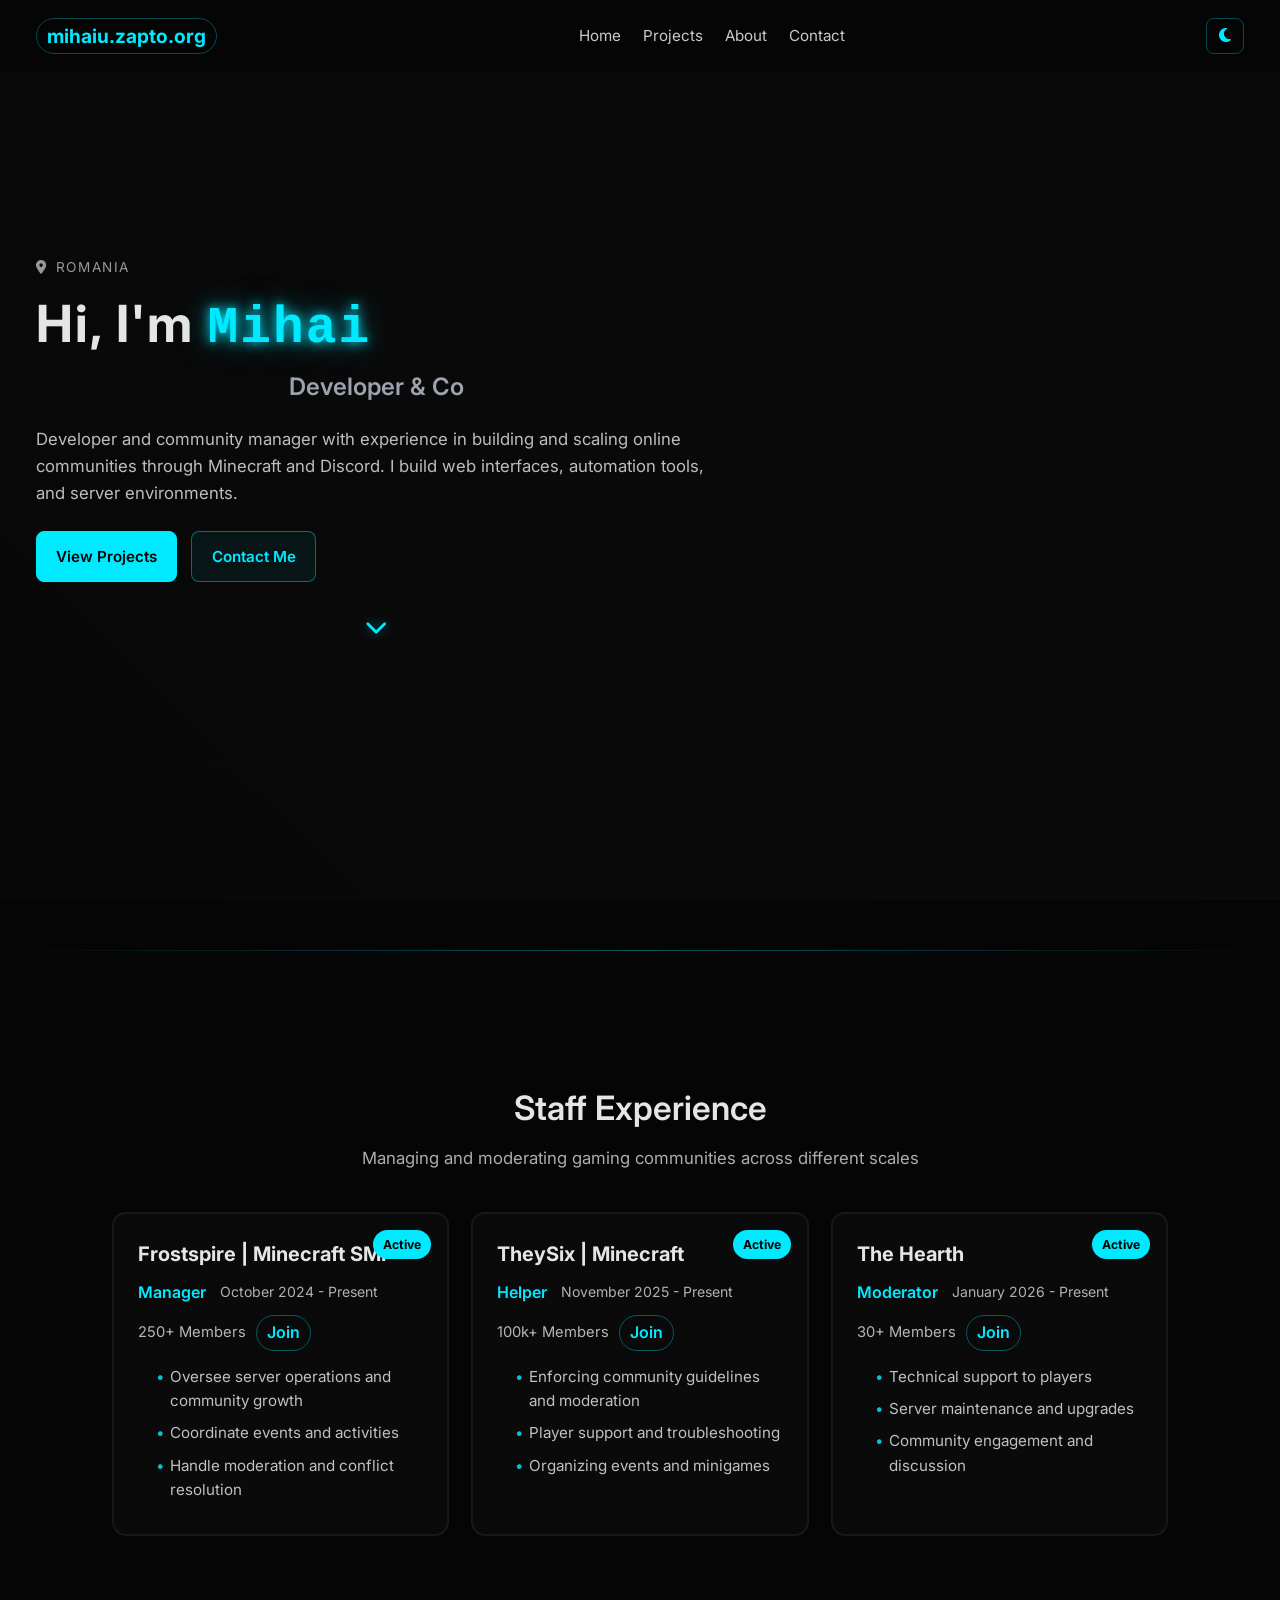
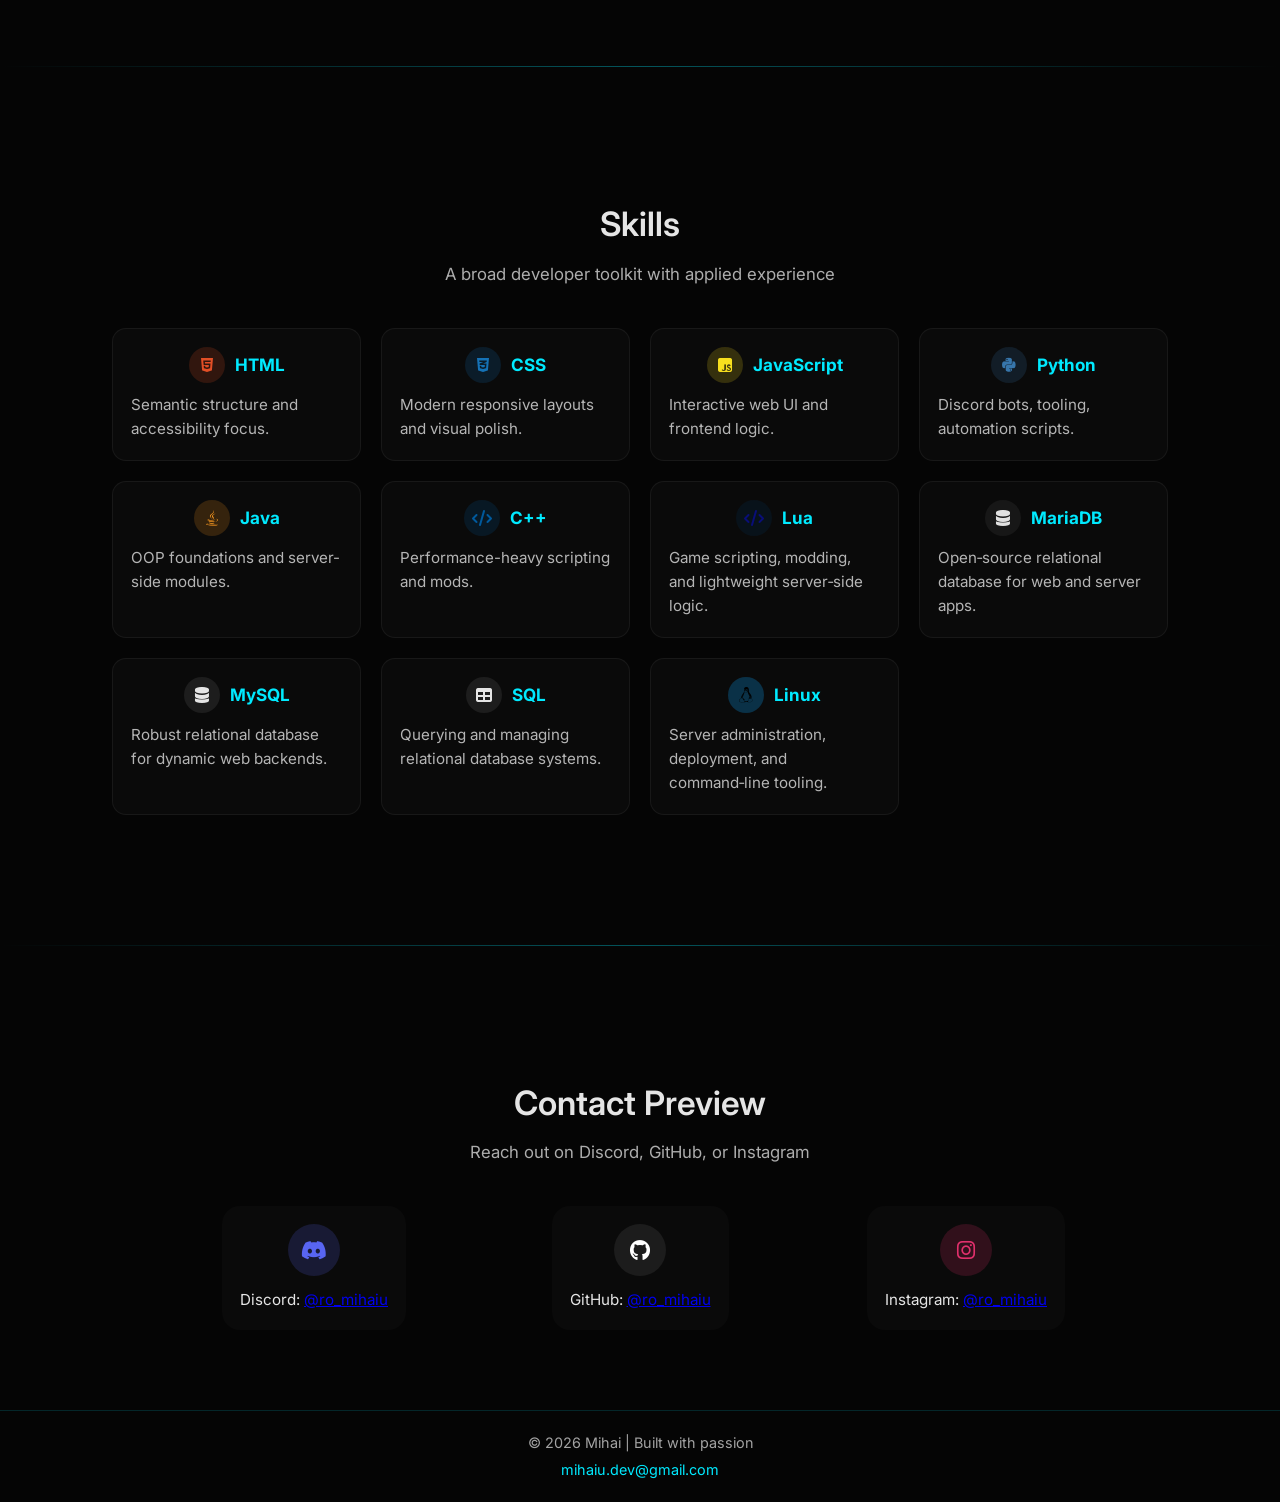
==== commit 6badc0be: "fixing nav links" ====
--- a/index.html
+++ b/index.html
@@ -12,12 +12,12 @@
   <div class="page-transition"></div>
 
   <nav class="navbar">
-    <div class="logo"><a href="\index.html">mihaiu.zapto.org</a></div>
+    <div class="logo"><a href=".\index.html">mihaiu.zapto.org</a></div>
     <ul class="nav-links">
-      <li><a href="\index.html" class="nav-link">Home</a></li>
-      <li><a href="\HTML\projects.html" class="nav-link">Projects</a></li>
-      <li><a href="\HTML\about.html" class="nav-link">About</a></li>
-      <li><a href="\index.html#contact-preview" class="nav-link">Contact</a></li>
+      <li><a href=".\index.html" class="nav-link">Home</a></li>
+      <li><a href=".\HTML\projects.html" class="nav-link">Projects</a></li>
+      <li><a href=".\HTML\about.html" class="nav-link">About</a></li>
+      <li><a href=".\index.html#contact-preview" class="nav-link">Contact</a></li>
     </ul>
     <button id="theme-toggle" class="theme-toggle" aria-label="Toggle theme"><i class="fas fa-moon"></i></button>
   </nav>
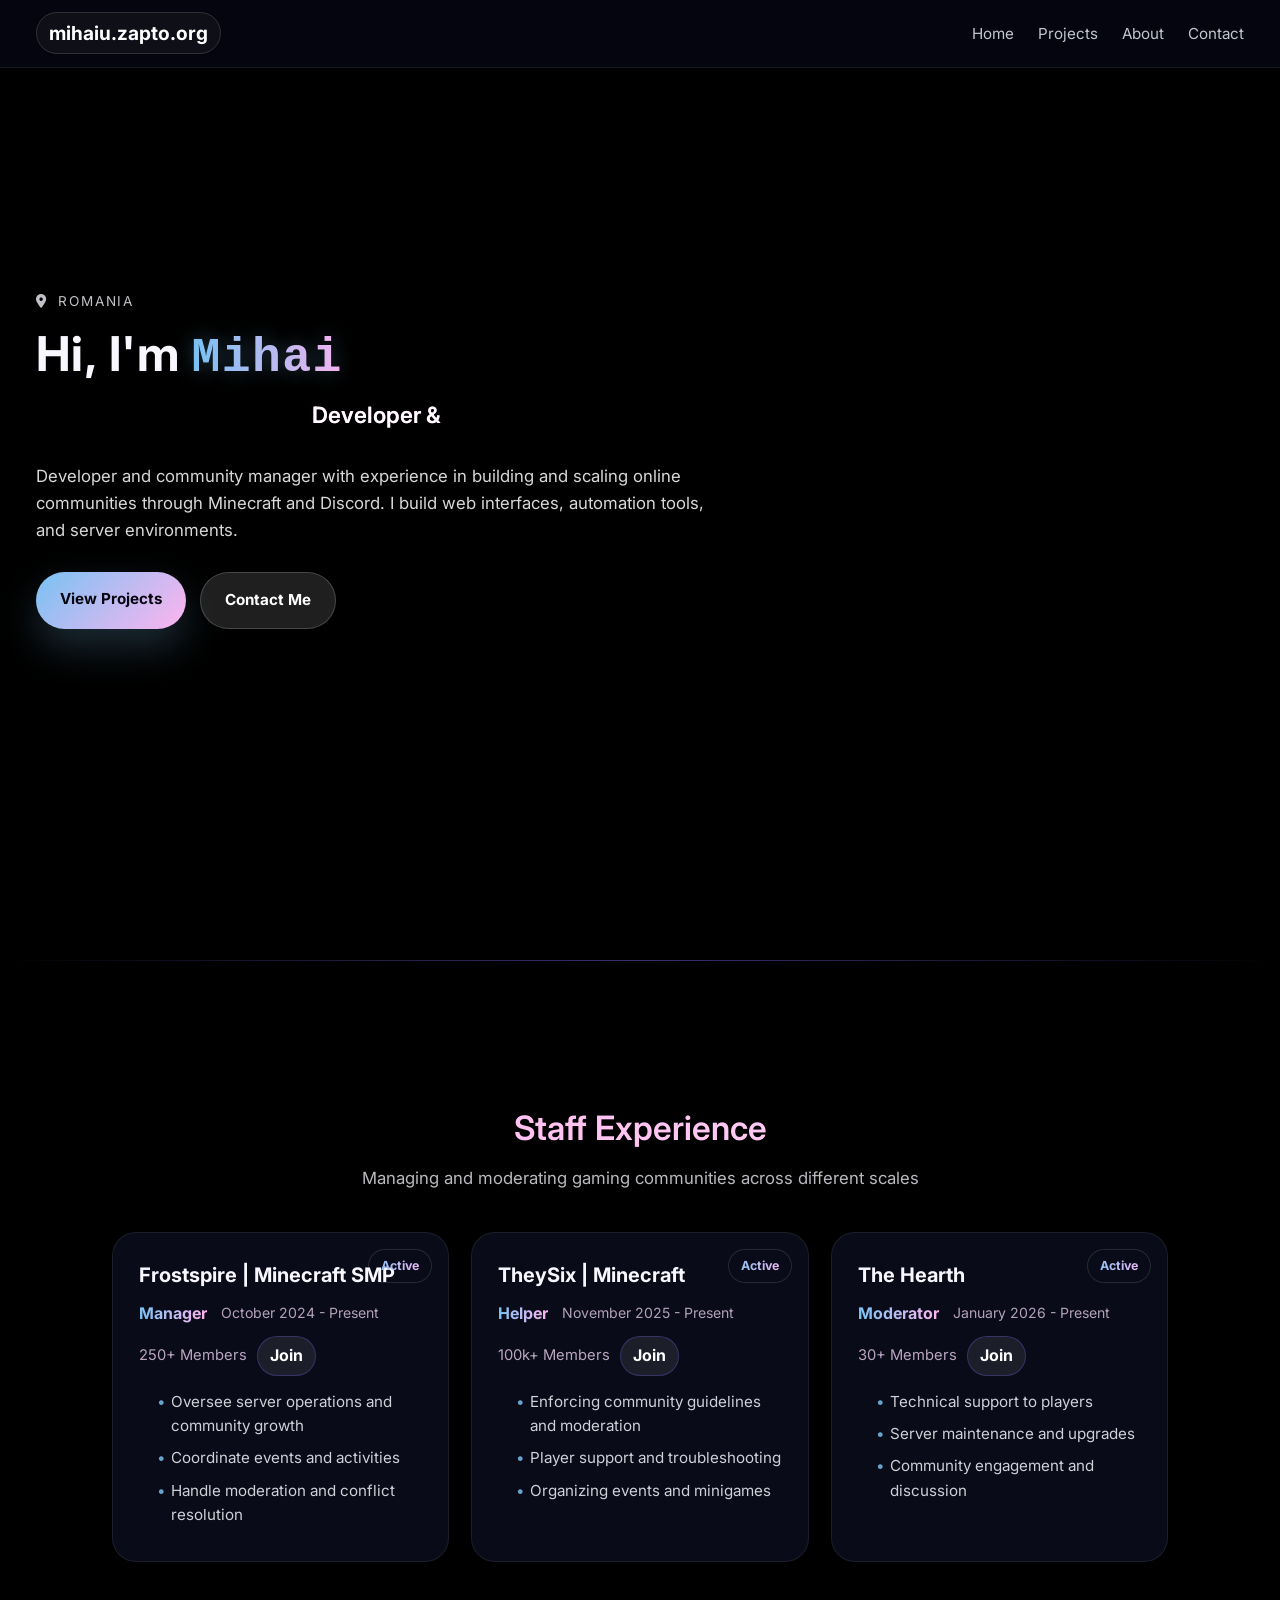
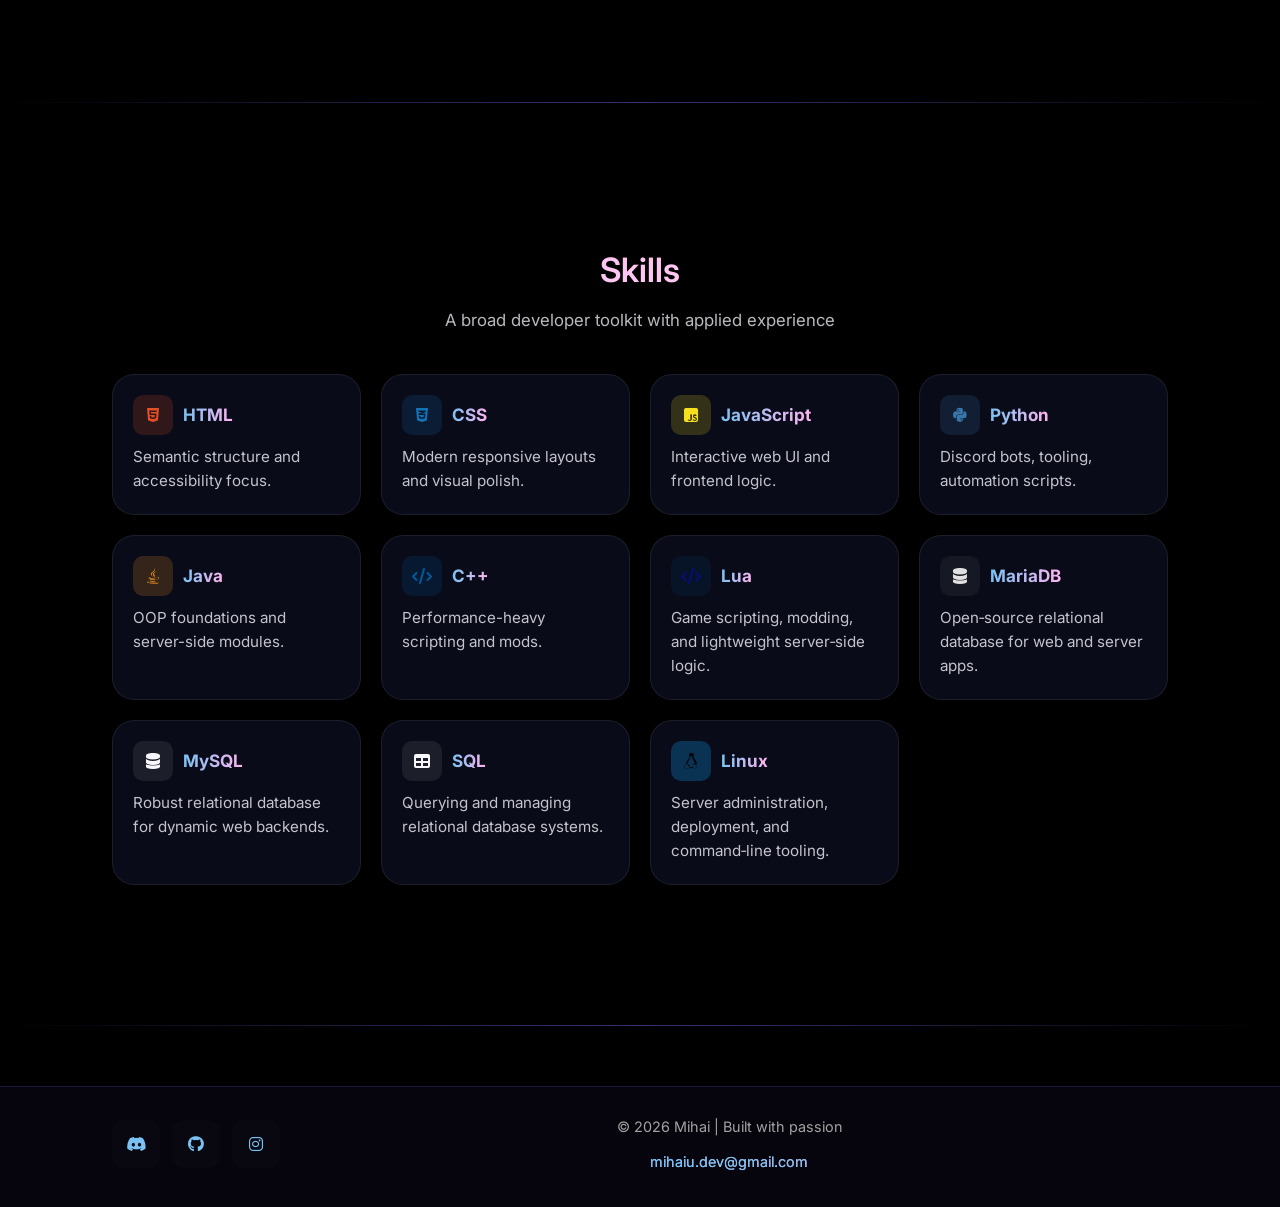
==== commit eaf1db3b: "changing the style of the website" ====
--- a/index.html
+++ b/index.html
@@ -1,5 +1,6 @@
 ﻿<!DOCTYPE html>
 <html lang="en">
+
 <head>
   <meta charset="UTF-8" />
   <meta name="viewport" content="width=device-width, initial-scale=1.0" />
@@ -8,6 +9,7 @@
   <link rel="stylesheet" href="https://cdnjs.cloudflare.com/ajax/libs/font-awesome/6.5.0/css/all.min.css" />
   <link rel="stylesheet" href="./CSS/style.css" />
 </head>
+
 <body>
   <div class="page-transition"></div>
 
@@ -17,9 +19,8 @@
       <li><a href=".\index.html" class="nav-link">Home</a></li>
       <li><a href=".\HTML\projects.html" class="nav-link">Projects</a></li>
       <li><a href=".\HTML\about.html" class="nav-link">About</a></li>
-      <li><a href=".\index.html#contact-preview" class="nav-link">Contact</a></li>
+      <li><a href=".\HTML\contact.html" class="nav-link">Contact</a></li>
     </ul>
-    <button id="theme-toggle" class="theme-toggle" aria-label="Toggle theme"><i class="fas fa-moon"></i></button>
   </nav>
 
   <main>
@@ -28,14 +29,14 @@
         <p class="location"><i class="fas fa-map-marker-alt"></i> Romania</p>
         <h1>Hi, I'm <span class="hero-name">Mihai</span></h1>
         <h2 class="hero-subtitle"><span class="typing-subtitle"></span></h2>
-        <p class="description">Developer and community manager with experience in building and scaling online communities through Minecraft and Discord. I build web interfaces, automation tools, and server environments.</p>
+        <p class="description">Developer and community manager with experience in building and scaling online
+          communities through Minecraft and Discord. I build web interfaces, automation tools, and server environments.
+        </p>
 
         <div class="cta-buttons">
           <a href="/HTML/projects.html" class="cta-btn primary">View Projects</a>
-          <a href="/HTML/index.html#contact-preview" class="cta-btn secondary">Contact Me</a>
+          <a href="mailto:mihaiu.dev@gmail.com" class="cta-btn secondary">Contact Me</a>
         </div>
-
-        <div class="scroll-indicator" aria-hidden="true"><i class="fas fa-chevron-down"></i></div>
       </div>
     </section>
 
@@ -49,8 +50,10 @@
           <article class="card reveal">
             <div class="badge">Active</div>
             <h3>Frostspire | Minecraft SMP</h3>
-            <div class="meta-line"><span class="role">Manager</span><span class="date">October 2024 - Present</span></div>
-            <div class="server-line"><span class="members">250+ Members</span><a href="https://discord.gg/WJ4kUcMgbg" target="_blank" rel="noopener noreferrer" class="join-link">Join</a></div>
+            <div class="meta-line"><span class="role">Manager</span><span class="date">October 2024 - Present</span>
+            </div>
+            <div class="server-line"><span class="members">250+ Members</span><a href="https://discord.gg/WJ4kUcMgbg"
+                target="_blank" rel="noopener noreferrer" class="join-link">Join</a></div>
             <ul>
               <li>Oversee server operations and community growth</li>
               <li>Coordinate events and activities</li>
@@ -60,8 +63,10 @@
           <article class="card reveal">
             <div class="badge">Active</div>
             <h3>TheySix | Minecraft</h3>
-            <div class="meta-line"><span class="role">Helper</span><span class="date">November 2025 - Present</span></div>
-            <div class="server-line"><span class="members">100k+ Members</span><a href="https://discord.gg/dnfK7D8mgw" target="_blank" rel="noopener noreferrer" class="join-link">Join</a></div>
+            <div class="meta-line"><span class="role">Helper</span><span class="date">November 2025 - Present</span>
+            </div>
+            <div class="server-line"><span class="members">100k+ Members</span><a href="https://discord.gg/dnfK7D8mgw"
+                target="_blank" rel="noopener noreferrer" class="join-link">Join</a></div>
             <ul>
               <li>Enforcing community guidelines and moderation</li>
               <li>Player support and troubleshooting</li>
@@ -71,8 +76,10 @@
           <article class="card reveal">
             <div class="badge">Active</div>
             <h3>The Hearth</h3>
-            <div class="meta-line"><span class="role">Moderator</span><span class="date">January 2026 - Present</span></div>
-            <div class="server-line"><span class="members">30+ Members</span><a href="https://discord.gg/CVQRaxqanW" target="_blank" rel="noopener noreferrer" class="join-link">Join</a></div>
+            <div class="meta-line"><span class="role">Moderator</span><span class="date">January 2026 - Present</span>
+            </div>
+            <div class="server-line"><span class="members">30+ Members</span><a href="https://discord.gg/CVQRaxqanW"
+                target="_blank" rel="noopener noreferrer" class="join-link">Join</a></div>
             <ul>
               <li>Technical support to players</li>
               <li>Server maintenance and upgrades</li>
@@ -90,65 +97,98 @@
         <h2>Skills</h2>
         <p class="subtitle">A broad developer toolkit with applied experience</p>
         <div class="skills-grid">
-          <article class="skill-item reveal"><div class="skill-header"><span class="skill-icon html"><i class="fab fa-html5"></i></span>
-            <h3>HTML</h3></div>
-            <p>Semantic structure and accessibility focus.</p></article>
-          <article class="skill-item reveal"><div class="skill-header"><span class="skill-icon css"><i class="fab fa-css3-alt"></i></span>
-            <h3>CSS</h3></div>
-            <p>Modern responsive layouts and visual polish.</p></article>
-          <article class="skill-item reveal"><div class="skill-header"><span class="skill-icon js"><i class="fab fa-js-square"></i></span>
-            <h3>JavaScript</h3></div>
-            <p>Interactive web UI and frontend logic.</p></article>
-          <article class="skill-item reveal"><div class="skill-header"><span class="skill-icon python"><i class="fab fa-python"></i></span>
-            <h3>Python</h3></div>
-            <p>Discord bots, tooling, automation scripts.</p></article>
-          <article class="skill-item reveal"><div class="skill-header"><span class="skill-icon java"><i class="fab fa-java"></i></span>
-            <h3>Java</h3></div>
-            <p>OOP foundations and server-side modules.</p></article>
-          <article class="skill-item reveal"><div class="skill-header"><span class="skill-icon cplusplus"><i class="fas fa-code"></i></span>
-            <h3>C++</h3></div>
-            <p>Performance-heavy scripting and mods.</p></article>
-          <article class="skill-item reveal"><div class="skill-header"><span class="skill-icon lua"><i class="fas fa-code"></i></span>
-            <h3>Lua</h3></div>
-            <p>Game scripting, modding, and lightweight server‑side logic.</p></article>
-          <article class="skill-item reveal"><div class="skill-header"><span class="skill-icon mariadb"><i class="fas fa-database"></i></span>
-            <h3>MariaDB</h3></div>
-            <p>Open‑source relational database for web and server apps.</p></article>
-          <article class="skill-item reveal"><div class="skill-header"><span class="skill-icon mysql"><i class="fas fa-database"></i></span>
-            <h3>MySQL</h3></div>
-            <p>Robust relational database for dynamic web backends.</p></article>
-          <article class="skill-item reveal"><div class="skill-header"><span class="skill-icon sql"><i class="fas fa-table"></i></span>
-            <h3>SQL</h3></div>
-            <p>Querying and managing relational database systems.</p></article>
-          <article class="skill-item reveal"><div class="skill-header"><span class="skill-icon linux"><i class="fab fa-linux"></i></span>
-            <h3>Linux</h3></div>
-            <p>Server administration, deployment, and command‑line tooling.</p></article>
+          <article class="skill-item reveal">
+            <div class="skill-header"><span class="skill-icon html"><i class="fab fa-html5"></i></span>
+              <h3>HTML</h3>
+            </div>
+            <p>Semantic structure and accessibility focus.</p>
+          </article>
+          <article class="skill-item reveal">
+            <div class="skill-header"><span class="skill-icon css"><i class="fab fa-css3-alt"></i></span>
+              <h3>CSS</h3>
+            </div>
+            <p>Modern responsive layouts and visual polish.</p>
+          </article>
+          <article class="skill-item reveal">
+            <div class="skill-header"><span class="skill-icon js"><i class="fab fa-js-square"></i></span>
+              <h3>JavaScript</h3>
+            </div>
+            <p>Interactive web UI and frontend logic.</p>
+          </article>
+          <article class="skill-item reveal">
+            <div class="skill-header"><span class="skill-icon python"><i class="fab fa-python"></i></span>
+              <h3>Python</h3>
+            </div>
+            <p>Discord bots, tooling, automation scripts.</p>
+          </article>
+          <article class="skill-item reveal">
+            <div class="skill-header"><span class="skill-icon java"><i class="fab fa-java"></i></span>
+              <h3>Java</h3>
+            </div>
+            <p>OOP foundations and server-side modules.</p>
+          </article>
+          <article class="skill-item reveal">
+            <div class="skill-header"><span class="skill-icon cplusplus"><i class="fas fa-code"></i></span>
+              <h3>C++</h3>
+            </div>
+            <p>Performance-heavy scripting and mods.</p>
+          </article>
+          <article class="skill-item reveal">
+            <div class="skill-header"><span class="skill-icon lua"><i class="fas fa-code"></i></span>
+              <h3>Lua</h3>
+            </div>
+            <p>Game scripting, modding, and lightweight server‑side logic.</p>
+          </article>
+          <article class="skill-item reveal">
+            <div class="skill-header"><span class="skill-icon mariadb"><i class="fas fa-database"></i></span>
+              <h3>MariaDB</h3>
+            </div>
+            <p>Open‑source relational database for web and server apps.</p>
+          </article>
+          <article class="skill-item reveal">
+            <div class="skill-header"><span class="skill-icon mysql"><i class="fas fa-database"></i></span>
+              <h3>MySQL</h3>
+            </div>
+            <p>Robust relational database for dynamic web backends.</p>
+          </article>
+          <article class="skill-item reveal">
+            <div class="skill-header"><span class="skill-icon sql"><i class="fas fa-table"></i></span>
+              <h3>SQL</h3>
+            </div>
+            <p>Querying and managing relational database systems.</p>
+          </article>
+          <article class="skill-item reveal">
+            <div class="skill-header"><span class="skill-icon linux"><i class="fab fa-linux"></i></span>
+              <h3>Linux</h3>
+            </div>
+            <p>Server administration, deployment, and command‑line tooling.</p>
+          </article>
         </div>
       </div>
     </section>
 
     <div class="section-separator"></div>
 
-    <section id="contact-preview" class="contact preview">
-      <div class="container">
-        <h2>Contact Preview</h2>
-        <p class="subtitle">Reach out on Discord, GitHub, or Instagram</p>
-        <div class="contact-grid">
-          <article class="contact-item reveal"><div class="contact-icon discord"><i class="fab fa-discord"></i></div><p>Discord: <a href="https://discord.com/users/1027052856697684099" target="_blank" rel="noopener noreferrer">@ro_mihaiu</a></p></article>
-          <article class="contact-item reveal"><div class="contact-icon github"><i class="fab fa-github"></i></div><p>GitHub: <a href="https://github.com/ro-mihaiu" target="_blank" rel="noopener noreferrer">@ro_mihaiu</a></p></article>
-          <article class="contact-item reveal"><div class="contact-icon instagram"><i class="fab fa-instagram"></i></div><p>Instagram: <a href="https://instagram.com/ro_mihaiu" target="_blank" rel="noopener noreferrer">@ro_mihaiu</a></p></article>
-        </div>
-      </div>
-    </section>
   </main>
 
   <footer class="footer">
-    <div class="container">
-      <p>&copy; 2026 Mihai | Built with passion</p>
-      <p><a href="mailto:mihaiu.dev@gmail.com">mihaiu.dev@gmail.com</a></p>
+    <div class="container footer-inner">
+      <div class="footer-links">
+        <a href="https://discord.com/users/1027052856697684099" class="footer-icon discord" target="_blank"
+          rel="noopener noreferrer" aria-label="Discord"><i class="fab fa-discord"></i></a>
+        <a href="https://github.com/ro-mihaiu" class="footer-icon github" target="_blank" rel="noopener noreferrer"
+          aria-label="GitHub"><i class="fab fa-github"></i></a>
+        <a href="https://instagram.com/ro_mihaiu" class="footer-icon instagram" target="_blank"
+          rel="noopener noreferrer" aria-label="Instagram"><i class="fab fa-instagram"></i></a>
+      </div>
+      <div class="footer-meta">
+        <p>&copy; 2026 Mihai | Built with passion</p>
+        <p><a href="mailto:mihaiu.dev@gmail.com" class="gradient-email">mihaiu.dev@gmail.com</a></p>
+      </div>
     </div>
   </footer>
 
   <script src="./JS/script.js"></script>
 </body>
-</html>
+
+</html>
--- a/CSS/style.css
+++ b/CSS/style.css
@@ -6,7 +6,7 @@
 }
 
 body {
-    background: var(--bg);
+    background: #000000;
     color: var(--text);
     font-family: 'Inter', sans-serif;
     line-height: 1.6;
@@ -15,21 +15,15 @@
 }
 
 :root {
-    --bg: #050505;
-    --bg-rgb: 5, 5, 5;
-    --text: #e5e5e5;
-    --surface: #0a0a0a;
-    --accent: #00eaff;
-    --muted: #d1d5db;
-}
-
-.light-mode {
-    --bg: #f5f5f5;
-    --bg-rgb: 245, 245, 245;
-    --text: #1a1a1a;
-    --surface: #ffffff;
-    --accent: #007acc;
-    --muted: #666666;
+    --bg: #120b22;
+    --bg-rgb: 18, 11, 34;
+    --text: #f8f7ff;
+    --surface: rgba(17, 10, 38, 0.78);
+    --surface-strong: rgba(19, 12, 42, 0.94);
+    --accent: #79c2f3;
+    --accent-soft: #ffb4ef;
+    --accent-warm: #ffd6f5;
+    --muted: #d8c1de;
 }
 
 .navbar {
@@ -41,47 +35,47 @@
     top: 0;
     left: 0;
     right: 0;
-    background: rgba(var(--bg-rgb), 0.75);
-    -webkit-backdrop-filter: blur(16px);
-    backdrop-filter: blur(16px);
+    background: rgba(10, 14, 34, 0.42);
+    -webkit-backdrop-filter: blur(24px);
+    backdrop-filter: blur(24px);
     z-index: 1000;
-    transition: background 0.3s ease, backdrop-filter 0.3s ease;
+    border-bottom: 1px solid rgba(255, 255, 255, 0.08);
+    transition: background 0.3s ease, backdrop-filter 0.3s ease, border-color 0.3s ease;
 }
 
 .navbar.scrolled {
-    background: rgba(var(--bg-rgb), 0.85);
-    -webkit-backdrop-filter: blur(18px);
-    backdrop-filter: blur(18px);
+    background: rgba(10, 14, 34, 0.55);
 }
 
 .logo a {
-    color: var(--accent);
+    color: #ffffff;
     font-size: 1.2rem;
     font-weight: 700;
     text-decoration: none;
-    border: 1px solid rgba(0, 234, 255, 0.3);
-    padding: 5px 10px;
+    border: 1px solid rgba(255, 255, 255, 0.14);
+    padding: 8px 12px;
     border-radius: 999px;
+    background: rgba(255, 255, 255, 0.04);
     transition: all .25s ease;
 }
 
 .logo a:hover {
-    background: rgba(0, 234, 255, 0.12);
-    box-shadow: 0 0 14px rgba(0, 234, 255, .25);
+    background: rgba(255, 255, 255, 0.12);
+    box-shadow: 0 0 20px rgba(125, 110, 255, 0.2);
 }
 
 .nav-links {
     list-style: none;
     display: flex;
-    gap: 22px;
+    gap: 24px;
 }
 
 .nav-links a {
-    color: var(--text);
+    color: rgba(238, 243, 255, 0.88);
     text-decoration: none;
     font-size: 0.95rem;
     position: relative;
-    opacity: .88;
+    opacity: .92;
     transition: opacity .25s ease, color .25s ease;
 }
 
@@ -89,46 +83,27 @@
     content: '';
     position: absolute;
     left: 0;
-    bottom: -4px;
+    bottom: -6px;
     width: 0;
-    height: 2px;
-    background: var(--accent);
-    border-radius: 2px;
+    height: 3px;
+    background: linear-gradient(90deg, var(--accent), var(--accent-soft));
+    border-radius: 999px;
     transition: width .25s ease;
 }
 
 .nav-links a:hover {
     opacity: 1;
-    color: var(--accent);
-}
-
-.nav-links a:hover::after {
-    width: 100%;
-}
-
-.nav-links a.active {
-    color: var(--accent);
-    opacity: 1;
-}
-
+    color: var(--accent-soft);
+}
+
+.nav-links a:hover::after,
 .nav-links a.active::after {
     width: 100%;
 }
 
-.theme-toggle {
-    background: none;
-    border: 1px solid rgba(0, 234, 255, 0.3);
-    color: var(--accent);
-    padding: 8px 12px;
-    border-radius: 8px;
-    cursor: pointer;
-    transition: all .25s ease;
-    font-size: 1rem;
-}
-
-.theme-toggle:hover {
-    background: rgba(0, 234, 255, 0.12);
-    box-shadow: 0 0 10px rgba(0, 234, 255, 0.25);
+.nav-links a.active {
+    color: var(--accent-soft);
+    opacity: 1;
 }
 
 .main {
@@ -142,104 +117,127 @@
     position: relative;
     padding: 0 36px;
     overflow: hidden;
-    background: linear-gradient(45deg, var(--bg), var(--surface), var(--bg));
-    background-size: 300% 300%;
-    animation: gradientShift 12s ease infinite;
-}
-
-@keyframes gradientShift {
-    0% {
-        background-position: 0% 50%;
-    }
-
-    50% {
-        background-position: 100% 50%;
-    }
-
-    100% {
-        background-position: 0% 50%;
-    }
+    background: transparent;
+}
+
+.hero::before {
+    content: '';
+    position: absolute;
+    inset: 0;
+    background: none;
+    pointer-events: none;
 }
 
 .hero-content {
+    position: relative;
+    z-index: 1;
     max-width: 720px;
+    padding: 140px 0 120px;
 }
 
 .location {
     font-size: .85rem;
-    opacity: .65;
+    opacity: .78;
     text-transform: uppercase;
-    letter-spacing: .12em;
+    letter-spacing: .14em;
     margin-bottom: 16px;
     display: flex;
     align-items: center;
-    gap: 8px;
+    gap: 10px;
 }
 
 .hero h1 {
-    font-size: 3.2rem;
-    line-height: 1.1;
-    margin-bottom: 12px;
-    letter-spacing: .04em;
+    font-size: 3rem;
+    line-height: 1.05;
+    margin-bottom: 14px;
+    letter-spacing: .03em;
 }
 
 .hero-name {
-    color: var(--accent);
+    background: linear-gradient(90deg, var(--accent), var(--accent-soft));
+    -webkit-background-clip: text;
+    background-clip: text;
+    color: transparent;
     font-family: 'Courier New', monospace;
-    text-shadow: 0 0 12px var(--accent), 0 0 30px rgba(0, 234, 255, .5);
+    text-shadow: 0 0 20px rgba(121, 194, 243, 0.32);
 }
 
 .hero-subtitle {
-    font-size: 1.5rem;
-    color: #9ca3af;
-    margin-bottom: 20px;
-    min-height: 36px;
+    font-size: 1.4rem;
+    color: rgba(255, 255, 255, 0.92);
+    margin-bottom: 24px;
+    min-height: 42px;
 }
 
 .description {
     font-size: 1.05rem;
-    opacity: .82;
+    opacity: .92;
     max-width: 680px;
-    margin-bottom: 24px;
+    margin-bottom: 28px;
+    color: rgba(255, 255, 255, 0.92);
 }
 
 .cta-buttons {
     display: flex;
     flex-wrap: wrap;
     gap: 14px;
-    margin-top: 16px;
+    margin-top: 20px;
 }
 
 .cta-btn {
-    border-radius: 8px;
-    padding: .78rem 1.2rem;
-    font-weight: 600;
+    border-radius: 999px;
+    padding: .95rem 1.5rem;
+    font-weight: 700;
     font-size: .95rem;
     text-decoration: none;
     transition: all .3s ease;
 }
 
 .cta-btn.primary {
-    background: var(--accent);
-    color: #050505;
-    border: 1px solid var(--accent);
+    background: linear-gradient(135deg, var(--accent), var(--accent-soft));
+    color: #070610;
+    border: none;
+    box-shadow: 0 18px 38px rgba(121, 194, 243, 0.22);
 }
 
 .cta-btn.primary:hover {
-    background: transparent;
-    color: var(--accent);
-    box-shadow: 0 0 16px rgba(0, 234, 255, .4);
+    transform: translateY(-1px);
+    box-shadow: 0 22px 42px rgba(76, 49, 255, 0.28);
 }
 
 .cta-btn.secondary {
-    background: rgba(0, 234, 255, .06);
-    color: var(--accent);
-    border: 1px solid rgba(0, 234, 255, .4);
+    background: rgba(255, 255, 255, 0.12);
+    color: #ffffff;
+    border: 1px solid rgba(255, 255, 255, 0.18);
 }
 
 .cta-btn.secondary:hover {
-    background: rgba(0, 234, 255, .12);
-    box-shadow: 0 0 16px rgba(0, 234, 255, .3);
+    background: rgba(255, 255, 255, 0.18);
+    box-shadow: 0 0 18px rgba(76, 49, 255, 0.18);
+}
+
+.gradient-title,
+.view-link {
+    display: inline-block;
+    background: linear-gradient(90deg, var(--accent), var(--accent-soft), var(--accent-warm));
+    -webkit-background-clip: text;
+    background-clip: text;
+    color: transparent;
+}
+
+.view-link {
+    font-weight: 700;
+    text-decoration: none;
+    padding: 8px 14px;
+    border: 1px solid rgba(255, 255, 255, 0.18);
+    border-radius: 999px;
+    transition: all .25s ease;
+}
+
+.view-link:hover {
+    color: #ffffff;
+    background: rgba(255, 255, 255, 0.12);
+    border-color: var(--accent-soft);
 }
 
 .scroll-indicator {
@@ -251,13 +249,13 @@
 .scroll-indicator i {
     font-size: 1.4rem;
     color: var(--accent);
-    text-shadow: 0 0 12px rgba(0, 234, 255, .5);
+    text-shadow: 0 0 12px rgba(121, 194, 243, .5);
 }
 
 .section-separator {
     height: 1px;
-    background: linear-gradient(90deg, transparent, rgba(0, 234, 255, .35), transparent);
-    margin: 50px 0;
+    background: linear-gradient(90deg, transparent, rgba(124, 110, 255, 0.45), transparent);
+    margin: 60px 0;
 }
 
 @keyframes bounce {
@@ -279,12 +277,6 @@
     }
 }
 
-.section-separator {
-    height: 1px;
-    background: linear-gradient(90deg, transparent, rgba(0, 234, 255, .35), transparent);
-    margin: 50px 0;
-}
-
 section {
     padding: 80px 0;
 }
@@ -300,6 +292,10 @@
     font-weight: 600;
     margin-bottom: 10px;
     text-align: center;
+    background: linear-gradient(90deg, var(--accent-soft), var(--accent-warm));
+    -webkit-background-clip: text;
+    background-clip: text;
+    color: transparent;
 }
 
 .subtitle {
@@ -316,15 +312,17 @@
 }
 
 .card {
-    background: var(--surface);
-    border: 2px solid rgba(26, 26, 26, .9);
-    border-radius: 14px;
-    padding: 24px;
+    background: rgba(12, 14, 30, 0.82);
+    border: 1px solid rgba(255, 255, 255, 0.08);
+    border-radius: 24px;
+    padding: 26px;
     position: relative;
     overflow: hidden;
-    transition: transform .3s ease, box-shadow .3s ease, border-color .3s ease;
+    transition: transform .35s ease, box-shadow .35s ease, border-color .35s ease;
     opacity: 0;
     transform: translateY(30px);
+    -webkit-backdrop-filter: blur(18px);
+    backdrop-filter: blur(18px);
 }
 
 .card.visible,
@@ -334,21 +332,25 @@
 }
 
 .card:hover {
-    transform: translateY(-6px);
-    box-shadow: 0 0 22px rgba(0, 234, 255, .23);
-    border-color: rgba(0, 234, 255, .58);
+    transform: translateY(-8px);
+    box-shadow: 0 24px 60px rgba(25, 29, 68, 0.28);
+    border-color: rgba(76, 49, 255, 0.35);
 }
 
 .badge {
     position: absolute;
     top: 16px;
     right: 16px;
-    padding: 5px 10px;
+    padding: 6px 12px;
     border-radius: 999px;
-    font-size: .77rem;
+    font-size: .78rem;
     font-weight: 700;
-    background: var(--accent);
-    color: #050505;
+    background: rgba(255, 255, 255, 0.05);
+    border: 1px solid rgba(255, 255, 255, 0.12);
+    color: transparent;
+    background-image: linear-gradient(90deg, var(--accent), var(--accent-soft));
+    -webkit-background-clip: text;
+    background-clip: text;
 }
 
 .card h3 {
@@ -365,8 +367,11 @@
 }
 
 .meta-line .role {
-    color: var(--accent);
-    font-weight: 600;
+    font-weight: 700;
+    background: linear-gradient(90deg, var(--accent), var(--accent-soft));
+    -webkit-background-clip: text;
+    background-clip: text;
+    color: transparent;
 }
 
 .meta-line .date {
@@ -391,19 +396,20 @@
 
 .join-link {
     display: inline-block;
-    color: var(--accent);
-    font-weight: 600;
+    color: #ffffff;
+    font-weight: 700;
     text-decoration: none;
-    border: 1px solid rgba(0, 234, 255, .35);
-    padding: 4px 10px;
+    background: rgba(255, 255, 255, 0.08);
+    border: 1px solid rgba(124, 110, 255, 0.28);
+    padding: 6px 12px;
     border-radius: 999px;
     transition: all .3s ease;
 }
 
 .join-link:hover {
-    background: rgba(0, 234, 255, .1);
-    box-shadow: 0 0 12px rgba(0, 234, 255, .45);
-    border-color: var(--accent);
+    background: rgba(124, 110, 255, 0.18);
+    box-shadow: 0 0 18px rgba(124, 110, 255, 0.18);
+    border-color: var(--accent-soft);
 }
 
 .card ul {
@@ -434,19 +440,21 @@
 }
 
 .skill-item {
-    background: var(--surface);
-    border: 1px solid rgba(26, 26, 26, .9);
-    border-radius: 14px;
-    padding: 18px;
+    background: rgba(12, 14, 30, 0.82);
+    border: 1px solid rgba(255, 255, 255, 0.08);
+    border-radius: 22px;
+    padding: 20px;
     transition: transform .3s ease, box-shadow .3s ease, border-color .3s ease;
     opacity: 0;
     transform: translateY(30px);
+    -webkit-backdrop-filter: blur(16px);
+    backdrop-filter: blur(16px);
 }
 
 .skill-item:hover {
-    transform: translateY(-4px);
-    box-shadow: 0 0 20px rgba(0, 234, 255, .2);
-    border-color: rgba(0, 234, 255, .55);
+    transform: translateY(-6px);
+    box-shadow: 0 22px 42px rgba(25, 29, 68, 0.18);
+    border-color: rgba(76, 49, 255, 0.28);
 }
 
 .skill-header {
@@ -454,13 +462,16 @@
     align-items: center;
     gap: 10px;
     margin-bottom: 10px;
-    justify-content: center;
+    justify-content: flex-start;
 }
 
 .skill-header h3 {
     margin: 0;
-    color: var(--accent);
     font-size: 1.07rem;
+    background: linear-gradient(90deg, var(--accent), var(--accent-soft));
+    -webkit-background-clip: text;
+    background-clip: text;
+    color: transparent;
 }
 
 .skill-item p {
@@ -470,18 +481,18 @@
 }
 
 .skill-icon {
-    width: 36px;
-    height: 36px;
+    width: 40px;
+    height: 40px;
     display: flex;
     align-items: center;
     justify-content: center;
-    border-radius: 50%;
+    border-radius: 10px;
     font-size: 1rem;
-    background: rgba(255, 255, 255, .08);
+    background: rgba(255, 255, 255, 0.08);
 }
 
 .skill-icon:hover {
-    box-shadow: 0 0 10px rgba(0, 234, 255, .42);
+    box-shadow: 0 0 10px rgba(121, 194, 243, .42);
 }
 
 .skill-icon.python {
@@ -539,30 +550,34 @@
 }
 
 .contact-item {
-    background: var(--surface);
-    border-radius: 18px;
-    padding: 18px;
+    background: rgba(12, 14, 30, 0.82);
+    border-radius: 22px;
+    padding: 20px;
     text-align: center;
-    transition: transform .25s ease, box-shadow .25s ease;
+    transition: transform .25s ease, box-shadow .25s ease, border-color .25s ease;
     opacity: 0;
     transform: translateY(30px);
+    border: 1px solid rgba(255, 255, 255, 0.08);
+    -webkit-backdrop-filter: blur(16px);
+    backdrop-filter: blur(16px);
 }
 
 .contact-item:hover {
-    transform: scale(1.02);
-    box-shadow: 0 0 18px rgba(0, 234, 255, .3);
+    transform: translateY(-4px);
+    box-shadow: 0 20px 38px rgba(25, 29, 68, 0.18);
+    border-color: rgba(76, 49, 255, 0.28);
 }
 
 .contact-icon {
-    width: 52px;
-    height: 52px;
+    width: 48px;
+    height: 48px;
     display: flex;
     align-items: center;
     justify-content: center;
-    border-radius: 50%;
-    font-size: 1.3rem;
+    border-radius: 12px;
+    font-size: 1.2rem;
     margin: 0 auto 12px;
-    background: rgba(255, 255, 255, .08);
+    background: rgba(255, 255, 255, 0.08);
 }
 
 .contact-icon.discord {
@@ -586,34 +601,36 @@
 }
 
 .contact-link {
-    color: var(--accent);
-    font-weight: 600;
+    color: #ffffff;
+    font-weight: 700;
     text-decoration: none;
-    border: 1px solid rgba(0, 234, 255, .35);
-    padding: 4px 10px;
+    border: 1px solid rgba(124, 110, 255, 0.28);
+    padding: 6px 12px;
     border-radius: 999px;
     transition: all .3s ease;
 }
 
 .contact-link:hover {
-    background: rgba(0, 234, 255, .12);
-    box-shadow: 0 0 12px rgba(0, 234, 255, .45);
+    background: rgba(124, 110, 255, 0.18);
+    box-shadow: 0 0 16px rgba(124, 110, 255, 0.2);
 }
 
 .project-card {
-    background: var(--surface);
-    border: 1px solid rgba(26, 26, 26, .9);
-    border-radius: 14px;
-    padding: 20px;
+    background: rgba(12, 14, 30, 0.82);
+    border: 1px solid rgba(255, 255, 255, 0.08);
+    border-radius: 22px;
+    padding: 22px;
     transition: transform .3s ease, box-shadow .3s ease, border-color .3s ease;
     opacity: 0;
     transform: translateY(30px);
+    -webkit-backdrop-filter: blur(16px);
+    backdrop-filter: blur(16px);
 }
 
 .project-card:hover {
-    transform: translateY(-5px);
-    box-shadow: 0 0 20px rgba(0, 234, 255, .22);
-    border-color: rgba(0, 234, 255, .55);
+    transform: translateY(-6px);
+    box-shadow: 0 18px 42px rgba(25, 29, 68, 0.18);
+    border-color: rgba(76, 49, 255, 0.28);
 }
 
 .project-card h3 {
@@ -623,7 +640,7 @@
 
 .project-card {
     font-size: .95rem;
-    opacity: .84;
+    opacity: .9;
     margin-bottom: 12px;
 }
 
@@ -638,15 +655,15 @@
     font-size: .8rem;
     padding: 4px 8px;
     border-radius: 999px;
-    background: rgba(0, 234, 255, .08);
-    border: 1px solid rgba(0, 234, 255, .24);
+    background: rgba(121, 194, 243, .08);
+    border: 1px solid rgba(121, 194, 243, .24);
 }
 
 .action-btn {
     display: inline-block;
     padding: 8px 14px;
     border-radius: 8px;
-    border: 1px solid rgba(0, 234, 255, .6);
+    border: 1px solid rgba(121, 194, 243, .6);
     color: var(--accent);
     text-decoration: none;
     font-size: .9rem;
@@ -654,8 +671,8 @@
 }
 
 .action-btn:hover {
-    background: rgba(0, 234, 255, .12);
-    box-shadow: 0 0 12px rgba(0, 234, 255, .3);
+    background: rgba(121, 194, 243, .12);
+    box-shadow: 0 0 12px rgba(121, 194, 243, .3);
 }
 
 .simple-hero {
@@ -669,21 +686,91 @@
 }
 
 .footer {
-    padding: 16px 0;
-    background: rgba(var(--bg-rgb), 0.85);
-    border-top: 1px solid rgba(0, 234, 255, 0.15);
+    padding: 24px 0 30px;
+    background: rgba(7, 6, 16, 0.88);
+    border-top: 1px solid rgba(124, 110, 255, 0.18);
+}
+
+.footer-inner {
+    display: grid;
+    grid-template-columns: auto 1fr;
+    align-items: center;
+    gap: 10px;
+    width: 90%;
+    max-width: 1120px;
+    margin: 0 auto;
+}
+
+.footer-links {
+    display: flex;
+    gap: 12px;
+    align-items: center;
+    justify-self: left;
+}
+
+.footer-meta {
+    display: flex;
+    flex-direction: column;
+    align-items: center;
+    justify-self: center;
+    text-align: center;
+    gap: 4px;
+}
+
+.footer-icon {
+    width: 48px;
+    height: 48px;
+    display: inline-flex;
+    align-items: center;
+    justify-content: center;
+    border-radius: 12px;
+    background: rgba(255, 255, 255, 0.01);
+    color: #ffffff;
+    text-decoration: none;
+    transition: transform .25s ease, background .25s ease;
+}
+
+.footer-icon:hover {
+    transform: translateY(-2px);
+    background: rgba(255, 255, 255, 0.1);
+}
+
+.footer-meta {
+    display: flex;
+    flex-direction: column;
+    align-items: center;
+    gap: 4px;
 }
 
 .footer p {
     margin: .25rem 0;
     color: #a3a3a3;
-    text-align: center;
     font-size: .9rem;
 }
 
 .footer a {
     color: var(--accent);
     text-decoration: none;
+}
+
+.gradient-email {
+    display: inline-block;
+    animation: gradientText 3s linear infinite;
+    background-size: 200% auto;
+    background: linear-gradient(90deg, var(--accent), var(--accent-soft));
+    -webkit-background-clip: text;
+    background-clip: text;
+    color: transparent;
+}
+
+@keyframes gradientText {
+    0% {
+        background-position: 0% center;
+    }
+
+    100% {
+        background-position: 200% center;
+    }
 }
 
 .page-transition {
@@ -691,7 +778,7 @@
     inset: 0;
     pointer-events: none;
     z-index: 2000;
-    background: radial-gradient(circle at center, rgba(0, 234, 255, .08), rgba(5, 5, 5, .90));
+    background: radial-gradient(circle at center, rgba(121, 194, 243, .08), rgba(5, 5, 5, .90));
     opacity: 0;
     transition: opacity .35s ease;
 }
@@ -708,26 +795,31 @@
 }
 
 .indented-justified {
-  text-indent: 2em;             /* first-line indent (the “tab”) */
-  text-align: justify;          /* justify text on both sides */
-/*  text-justify: inter-word;      nicer word spacing (optional) */
-  line-height: 1.6;             /* optional: better readability */
+    text-indent: 2em;
+    /* first-line indent (the “tab”) */
+    text-align: justify;
+    /* justify text on both sides */
+    /*  text-justify: inter-word;      nicer word spacing (optional) */
+    line-height: 1.6;
+    /* optional: better readability */
 }
 
 .about-card {
-    background: var(--surface);
-    border: 1px solid rgba(26, 26, 26, .9);
-    border-radius: 14px;
-    padding: 20px;
+    background: rgba(12, 14, 30, 0.82);
+    border: 1px solid rgba(255, 255, 255, 0.08);
+    border-radius: 22px;
+    padding: 22px;
     transition: transform .3s ease, box-shadow .3s ease, border-color .3s ease;
     opacity: 0;
     transform: translateY(30px);
+    -webkit-backdrop-filter: blur(16px);
+    backdrop-filter: blur(16px);
 }
 
 .about-card:hover {
-    transform: translateY(-5px);
-    box-shadow: 0 0 10px rgba(0, 234, 255, .22);
-    border-color: rgba(0, 234, 255, .55);
+    transform: translateY(-6px);
+    box-shadow: 0 18px 40px rgba(25, 29, 68, 0.18);
+    border-color: rgba(76, 49, 255, 0.28);
 }
 
 .about-card h3 {
@@ -739,6 +831,59 @@
     font-size: .95rem;
     opacity: .84;
     margin-bottom: 12px;
+}
+
+.contact-content {
+    display: flex;
+    gap: 20px;
+    align-items: flex-start;
+}
+
+.contact-social {
+    display: flex;
+    flex-direction: column;
+    gap: 10px;
+}
+
+.contact-icon {
+    width: 60px;
+    height: 60px;
+    display: flex;
+    align-items: center;
+    justify-content: center;
+    border-radius: 12px;
+    background: rgba(255, 255, 255, 0.08);
+    color: #ffffff;
+    text-decoration: none;
+    transition: transform .25s ease, background .25s ease;
+}
+
+.contact-icon:hover {
+    transform: translateY(-2px);
+    background: rgba(255, 255, 255, 0.14);
+}
+
+.contact-icon.discord {
+    color: #5865F2;
+}
+
+.contact-icon.github {
+    color: #fff;
+}
+
+.contact-icon.instagram {
+    color: #E1306C;
+}
+
+.contact-text {
+    flex: 1;
+    font-size: 1.05rem;
+    opacity: .9;
+    line-height: 1.6;
+}
+
+.contact-text p {
+    margin-bottom: 16px;
 }
 
 @media(max-width:768px) {
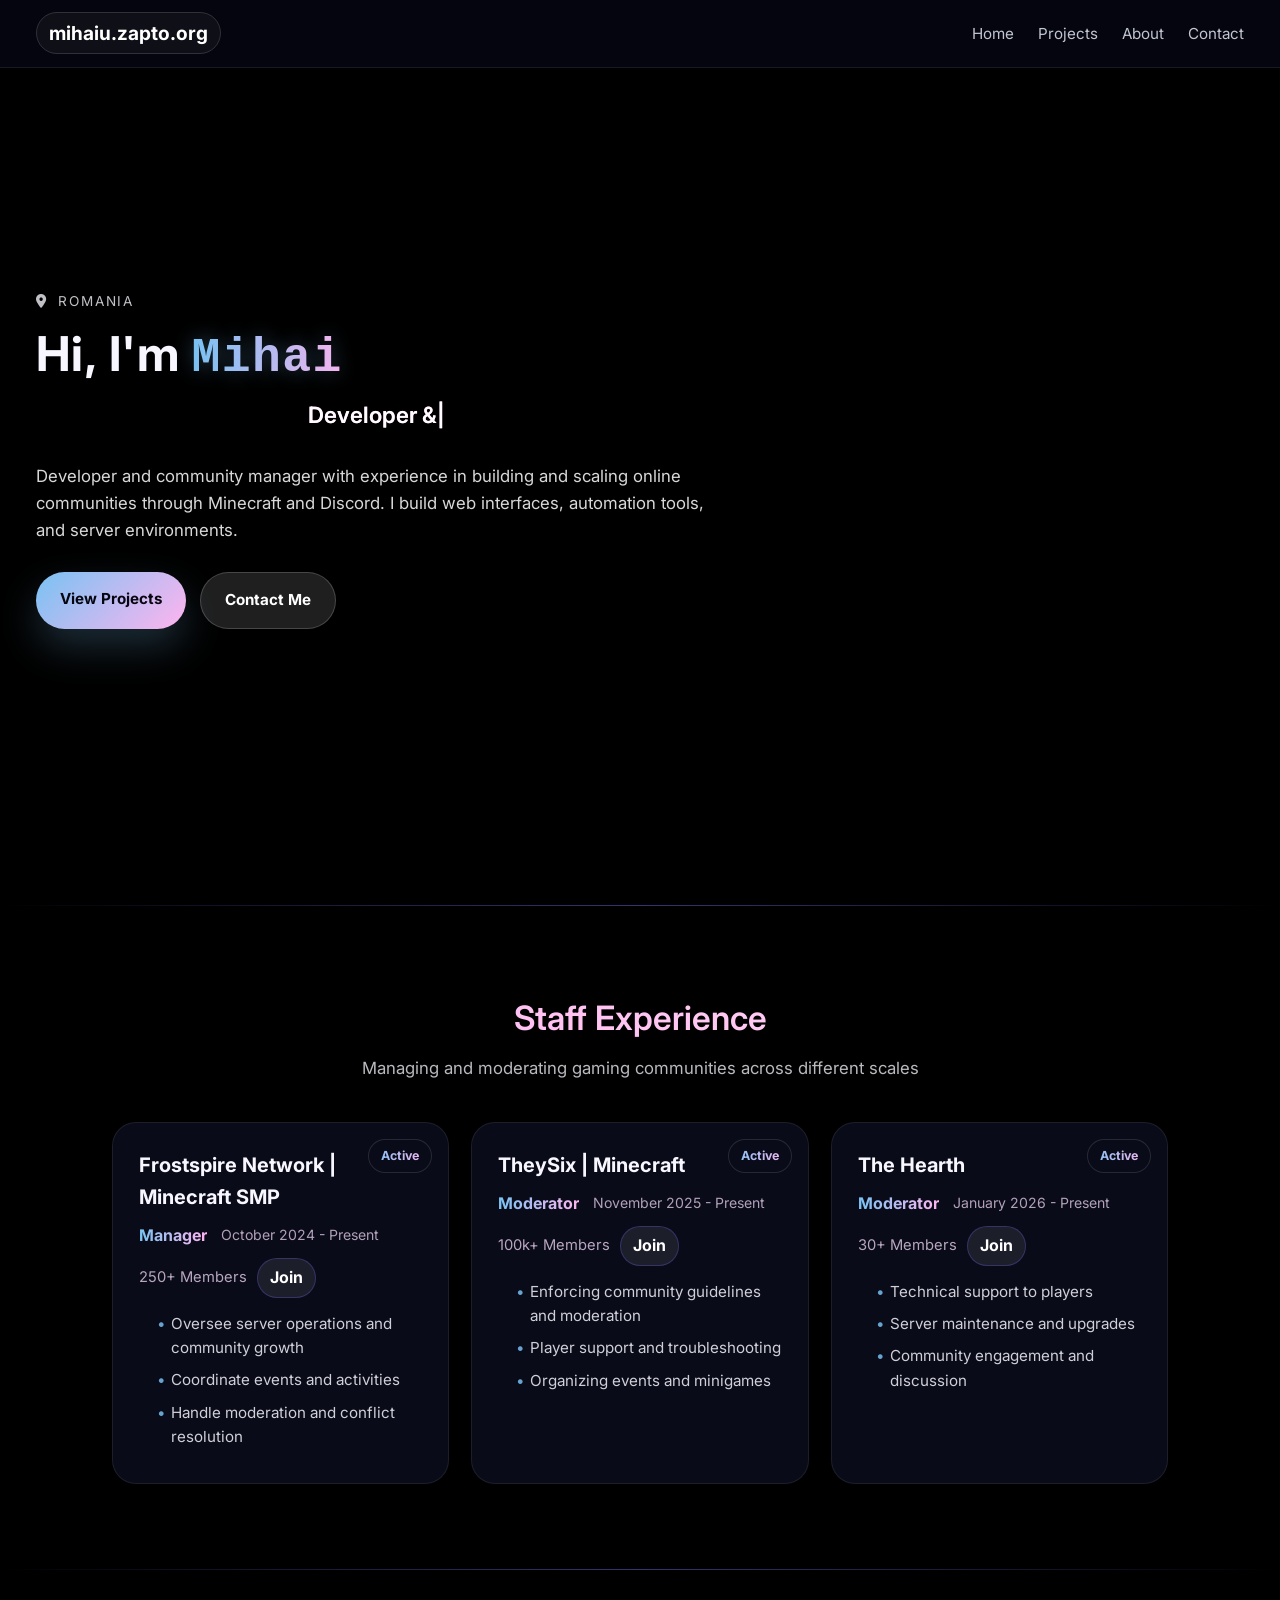
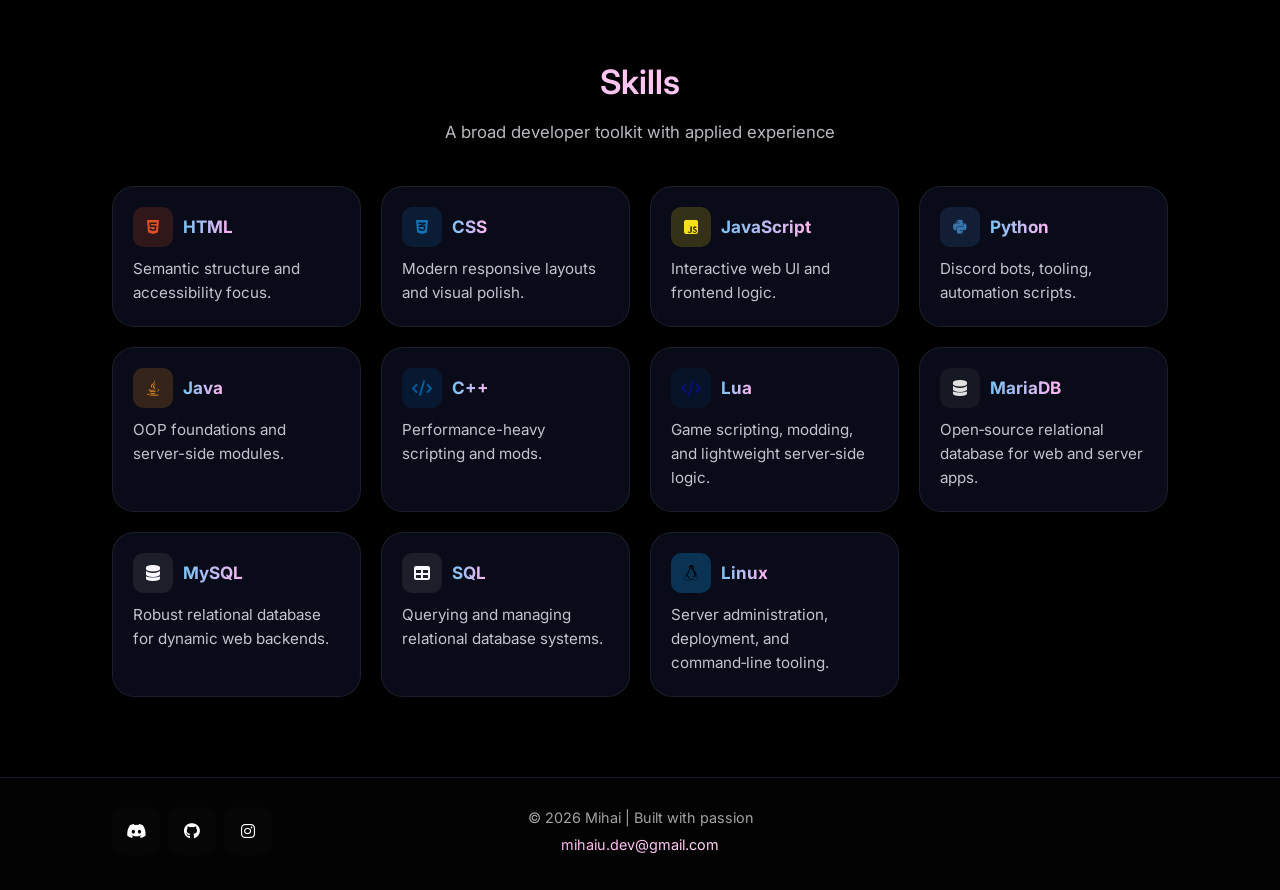
==== commit f060f4e9: "fixing footer section" ====
--- a/index.html
+++ b/index.html
@@ -39,9 +39,7 @@
         </div>
       </div>
     </section>
-
     <div class="section-separator"></div>
-
     <section id="experience" class="experience">
       <div class="container">
         <h2>Staff Experience</h2>
@@ -49,7 +47,7 @@
         <div class="cards-grid">
           <article class="card reveal">
             <div class="badge">Active</div>
-            <h3>Frostspire | Minecraft SMP</h3>
+            <h3>Frostspire Network | Minecraft SMP</h3>
             <div class="meta-line"><span class="role">Manager</span><span class="date">October 2024 - Present</span>
             </div>
             <div class="server-line"><span class="members">250+ Members</span><a href="https://discord.gg/WJ4kUcMgbg"
@@ -63,7 +61,7 @@
           <article class="card reveal">
             <div class="badge">Active</div>
             <h3>TheySix | Minecraft</h3>
-            <div class="meta-line"><span class="role">Helper</span><span class="date">November 2025 - Present</span>
+            <div class="meta-line"><span class="role">Moderator</span><span class="date">November 2025 - Present</span>
             </div>
             <div class="server-line"><span class="members">100k+ Members</span><a href="https://discord.gg/dnfK7D8mgw"
                 target="_blank" rel="noopener noreferrer" class="join-link">Join</a></div>
@@ -89,9 +87,7 @@
         </div>
       </div>
     </section>
-
     <div class="section-separator"></div>
-
     <section id="skills" class="skills">
       <div class="container">
         <h2>Skills</h2>
@@ -166,9 +162,6 @@
         </div>
       </div>
     </section>
-
-    <div class="section-separator"></div>
-
   </main>
 
   <footer class="footer">
--- a/CSS/style.css
+++ b/CSS/style.css
@@ -214,6 +214,7 @@
 .cta-btn.secondary:hover {
     background: rgba(255, 255, 255, 0.18);
     box-shadow: 0 0 18px rgba(76, 49, 255, 0.18);
+    border: 1px solid var(--accent);
 }
 
 .gradient-title,
@@ -236,7 +237,7 @@
 
 .view-link:hover {
     color: #ffffff;
-    background: rgba(255, 255, 255, 0.12);
+    background: rgba(255, 255, 255, 0.1);
     border-color: var(--accent-soft);
 }
 
@@ -255,7 +256,7 @@
 .section-separator {
     height: 1px;
     background: linear-gradient(90deg, transparent, rgba(124, 110, 255, 0.45), transparent);
-    margin: 60px 0;
+    margin: 5px 0;
 }
 
 @keyframes bounce {
@@ -334,7 +335,7 @@
 .card:hover {
     transform: translateY(-8px);
     box-shadow: 0 24px 60px rgba(25, 29, 68, 0.28);
-    border-color: rgba(76, 49, 255, 0.35);
+    border-color: var(--accent-soft);
 }
 
 .badge {
@@ -454,7 +455,7 @@
 .skill-item:hover {
     transform: translateY(-6px);
     box-shadow: 0 22px 42px rgba(25, 29, 68, 0.18);
-    border-color: rgba(76, 49, 255, 0.28);
+    border-color: var(--accent-soft);
 }
 
 .skill-header {
@@ -492,7 +493,7 @@
 }
 
 .skill-icon:hover {
-    box-shadow: 0 0 10px rgba(121, 194, 243, .42);
+    box-shadow: 0 0 10px var(--accent);
 }
 
 .skill-icon.python {
@@ -565,7 +566,7 @@
 .contact-item:hover {
     transform: translateY(-4px);
     box-shadow: 0 20px 38px rgba(25, 29, 68, 0.18);
-    border-color: rgba(76, 49, 255, 0.28);
+    border-color: var(--accent-soft);
 }
 
 .contact-icon {
@@ -613,6 +614,55 @@
 .contact-link:hover {
     background: rgba(124, 110, 255, 0.18);
     box-shadow: 0 0 16px rgba(124, 110, 255, 0.2);
+}
+
+.contact-form {
+    max-width: 600px;
+    margin: 0 auto;
+    display: flex;
+    flex-direction: column;
+    gap: 20px;
+}
+
+.form-input {
+    background: rgba(12, 14, 30, 0.82);
+    border: 1px solid rgba(255, 255, 255, 0.08);
+    border-radius: 12px;
+    padding: 15px;
+    color: var(--text);
+    font-family: inherit;
+    font-size: 1rem;
+    transition: border-color 0.3s ease, box-shadow 0.3s ease;
+    -webkit-backdrop-filter: blur(16px);
+    backdrop-filter: blur(16px);
+}
+
+.form-input:focus {
+    border-color: var(--accent);
+    box-shadow: 0 0 0 3px rgba(121, 194, 243, 0.1);
+    outline: none;
+}
+
+.form-input::placeholder {
+    color: rgba(248, 247, 255, 0.6);
+}
+
+.form-button {
+    background: linear-gradient(135deg, var(--accent), var(--accent-soft));
+    color: #070610;
+    border: none;
+    border-radius: 999px;
+    padding: 15px 30px;
+    font-weight: 700;
+    font-size: 1rem;
+    cursor: pointer;
+    transition: transform 0.3s ease, box-shadow 0.3s ease;
+    align-self: flex-end;
+}
+
+.form-button:hover {
+    transform: translateY(-2px);
+    box-shadow: 0 8px 20px rgba(121, 194, 243, 0.3);
 }
 
 .project-card {
@@ -630,18 +680,32 @@
 .project-card:hover {
     transform: translateY(-6px);
     box-shadow: 0 18px 42px rgba(25, 29, 68, 0.18);
-    border-color: rgba(76, 49, 255, 0.28);
+    border-color: var(--accent-soft);
 }
 
 .project-card h3 {
-    margin: 0 0 10px;
-    color: var(--accent);
+    font-size: 1.2rem;
+    font-weight: 700;
+    margin-bottom: 10px;
+    text-align: left;
+    background: linear-gradient(90deg, var(--accent-soft), var(--accent-warm));
+    -webkit-background-clip: text;
+    background-clip: text;
+    color: transparent;
 }
 
 .project-card {
     font-size: .95rem;
     opacity: .9;
     margin-bottom: 12px;
+}
+
+.project-gradient {
+    background: linear-gradient(90deg, var(--accent), var(--accent-soft));
+    -webkit-background-clip: text;
+    background-clip: text;
+    color: transparent;
+    font-weight: 700;
 }
 
 .tech-list {
@@ -656,7 +720,7 @@
     padding: 4px 8px;
     border-radius: 999px;
     background: rgba(121, 194, 243, .08);
-    border: 1px solid rgba(121, 194, 243, .24);
+    border: 1.2px solid var(--accent);
 }
 
 .action-btn {
@@ -687,34 +751,41 @@
 
 .footer {
     padding: 24px 0 30px;
-    background: rgba(7, 6, 16, 0.88);
-    border-top: 1px solid rgba(124, 110, 255, 0.18);
+    background: rgba(6, 6, 6, 0.6);
+    border-top: 1.5px solid rgba(124, 110, 255, 0.18);
 }
 
 .footer-inner {
     display: grid;
-    grid-template-columns: auto 1fr;
-    align-items: center;
-    gap: 10px;
+    grid-template-columns: 1fr auto 1fr;
+    align-items: center;
+    /*gap: 10px;*/
     width: 90%;
     max-width: 1120px;
     margin: 0 auto;
 }
 
 .footer-links {
-    display: flex;
-    gap: 12px;
-    align-items: center;
-    justify-self: left;
+    grid-column: 1;
+    display: flex;
+    gap: 8px;
+    align-items: center;
+    justify-self: start;
 }
 
 .footer-meta {
-    display: flex;
+    grid-column: 2;
+    text-align: center;
+    justify-self: center;
+    /*display: flex;
     flex-direction: column;
     align-items: center;
-    justify-self: center;
-    text-align: center;
-    gap: 4px;
+    gap: 4px;*/
+}
+
+.footer-inner::after {
+    content: "";
+    grid-column: 3;
 }
 
 .footer-icon {
@@ -735,13 +806,6 @@
     background: rgba(255, 255, 255, 0.1);
 }
 
-.footer-meta {
-    display: flex;
-    flex-direction: column;
-    align-items: center;
-    gap: 4px;
-}
-
 .footer p {
     margin: .25rem 0;
     color: #a3a3a3;
@@ -749,7 +813,7 @@
 }
 
 .footer a {
-    color: var(--accent);
+    gradient: var(--accent), var(--accent-soft);
     text-decoration: none;
 }
 
@@ -757,7 +821,7 @@
     display: inline-block;
     animation: gradientText 3s linear infinite;
     background-size: 200% auto;
-    background: linear-gradient(90deg, var(--accent), var(--accent-soft));
+    background: linear-gradient(90deg, var(--accent-soft), var(--accent-warm));
     -webkit-background-clip: text;
     background-clip: text;
     color: transparent;
@@ -819,7 +883,7 @@
 .about-card:hover {
     transform: translateY(-6px);
     box-shadow: 0 18px 40px rgba(25, 29, 68, 0.18);
-    border-color: rgba(76, 49, 255, 0.28);
+    border-color: var(--accent-soft);
 }
 
 .about-card h3 {
@@ -886,6 +950,37 @@
     margin-bottom: 16px;
 }
 
+/* Chrome, Edge, Safari */
+::-webkit-scrollbar {
+    width: 6px;
+}
+
+::-webkit-scrollbar-track {
+    background: rgba(255, 255, 255, 0.02);
+    -webkit-backdrop-filter: blur(6px);
+    backdrop-filter: blur(6px);
+}
+
+::-webkit-scrollbar-thumb {
+    background: linear-gradient(180deg,
+            var(--accent),
+            var(--accent-soft));
+    border-radius: 10px;
+    border: 2px solid rgba(10, 10, 15, 0.6);
+}
+
+::-webkit-scrollbar-thumb:hover {
+    background: linear-gradient(180deg,
+            var(--accent-soft),
+            var(--accent-warm));
+    box-shadow: 0 0 10px var(--accent);
+}
+
+html {
+    scrollbar-width: thin;
+    scrollbar-color: #79c2f3 rgba(10, 10, 15, 0.6);
+}
+
 @media(max-width:768px) {
     .navbar {
         padding: 14px 20px;
